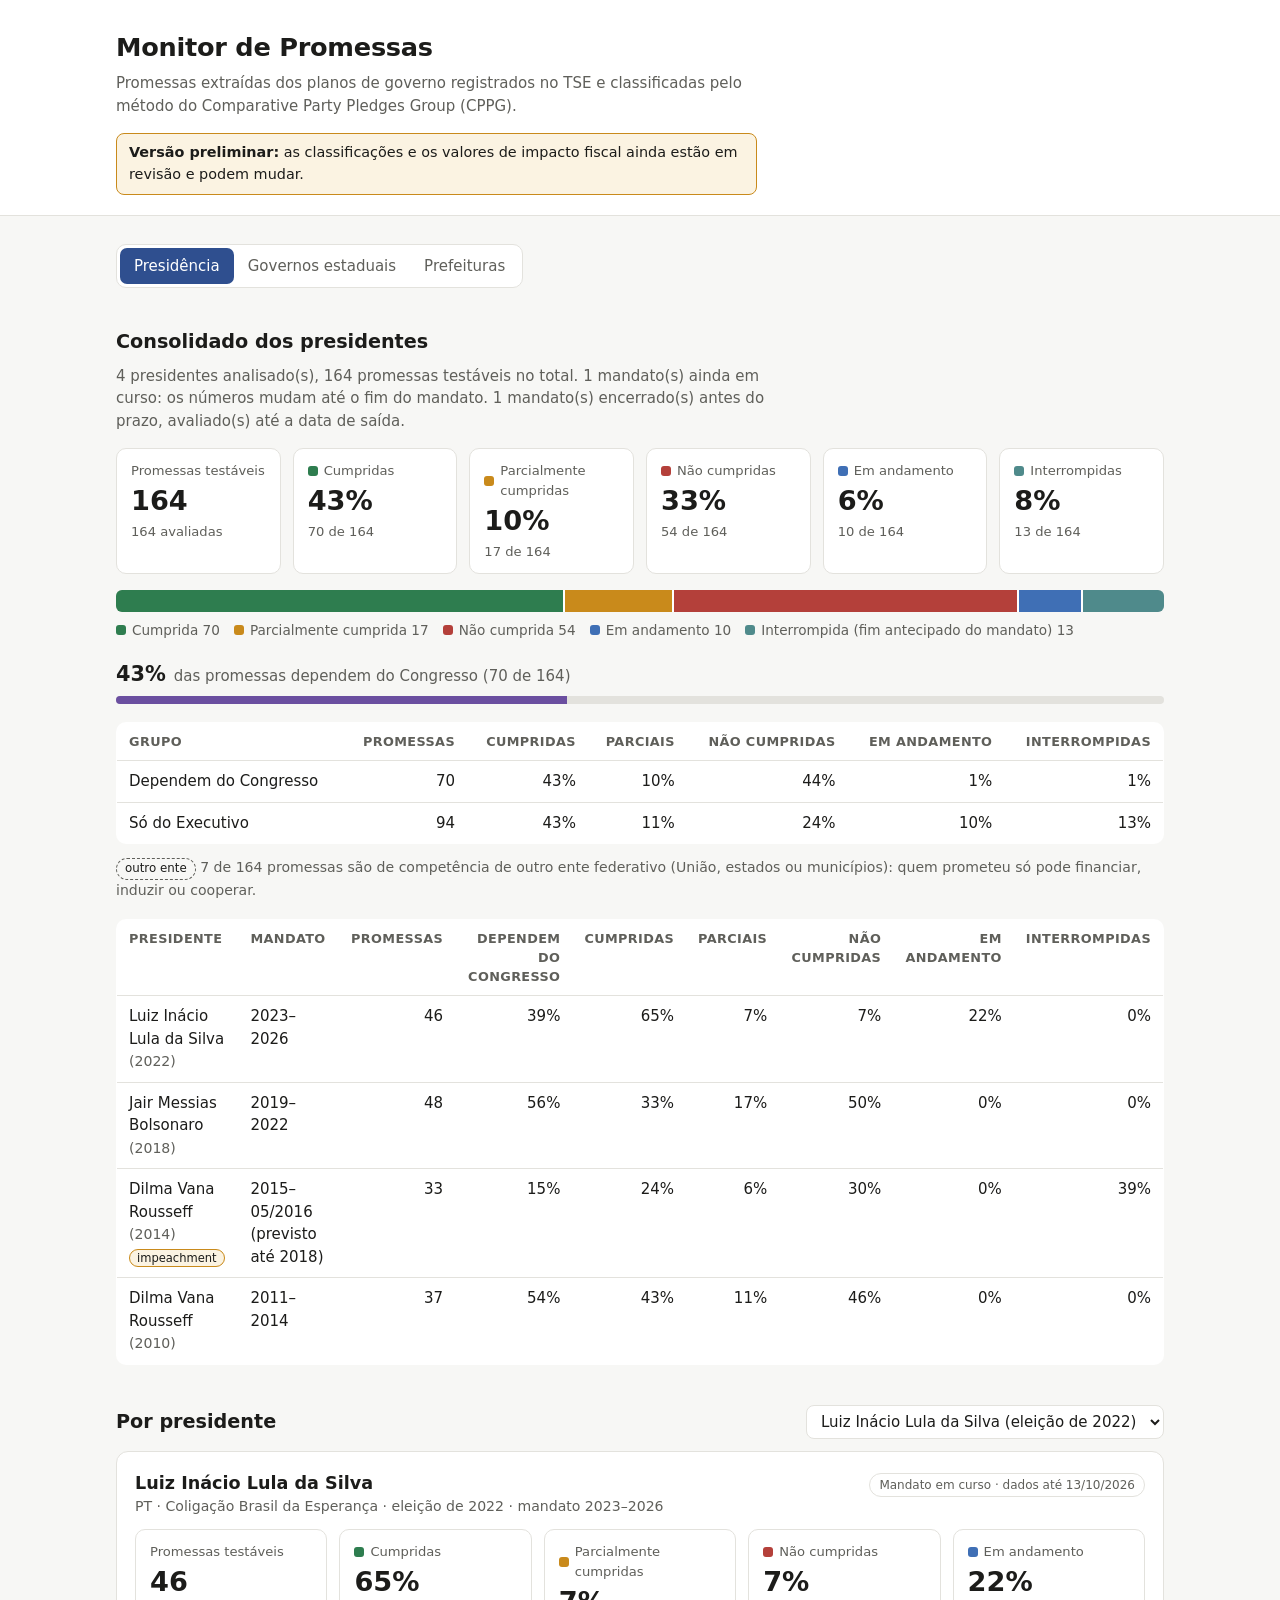
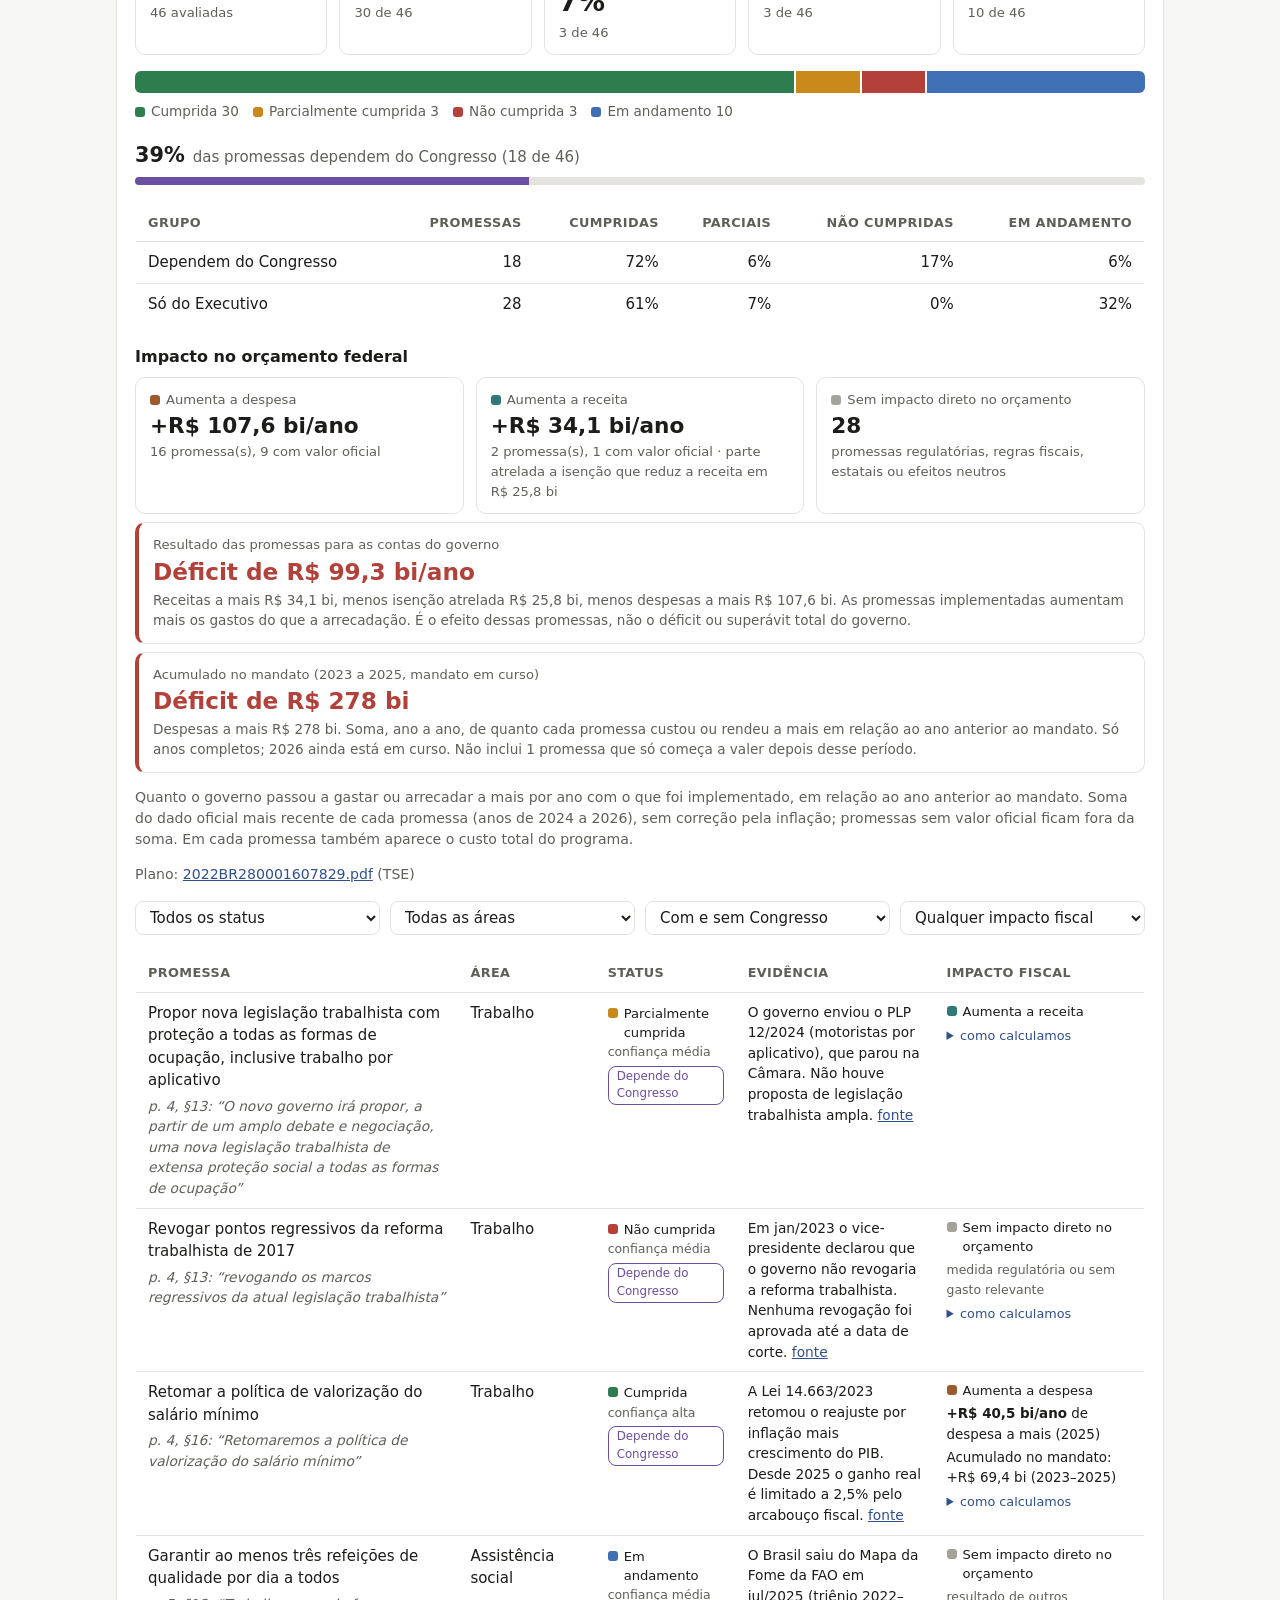
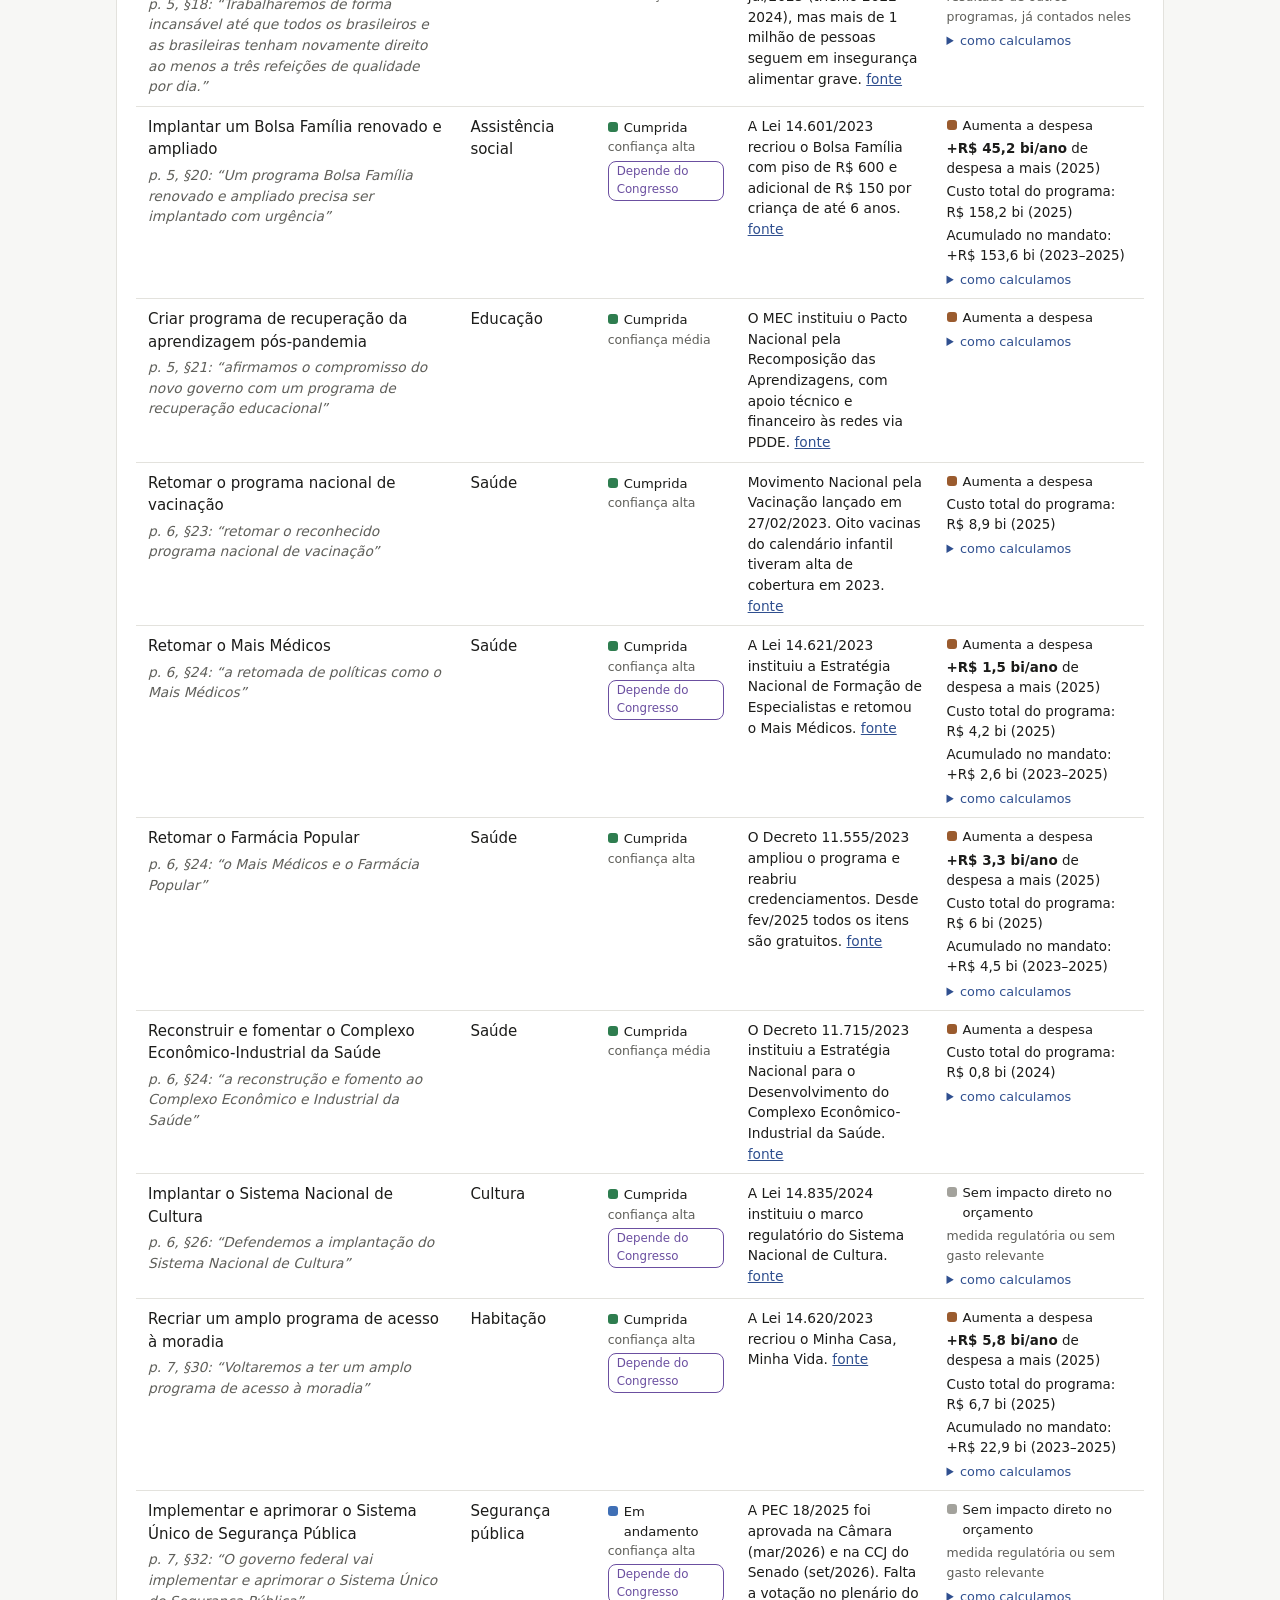
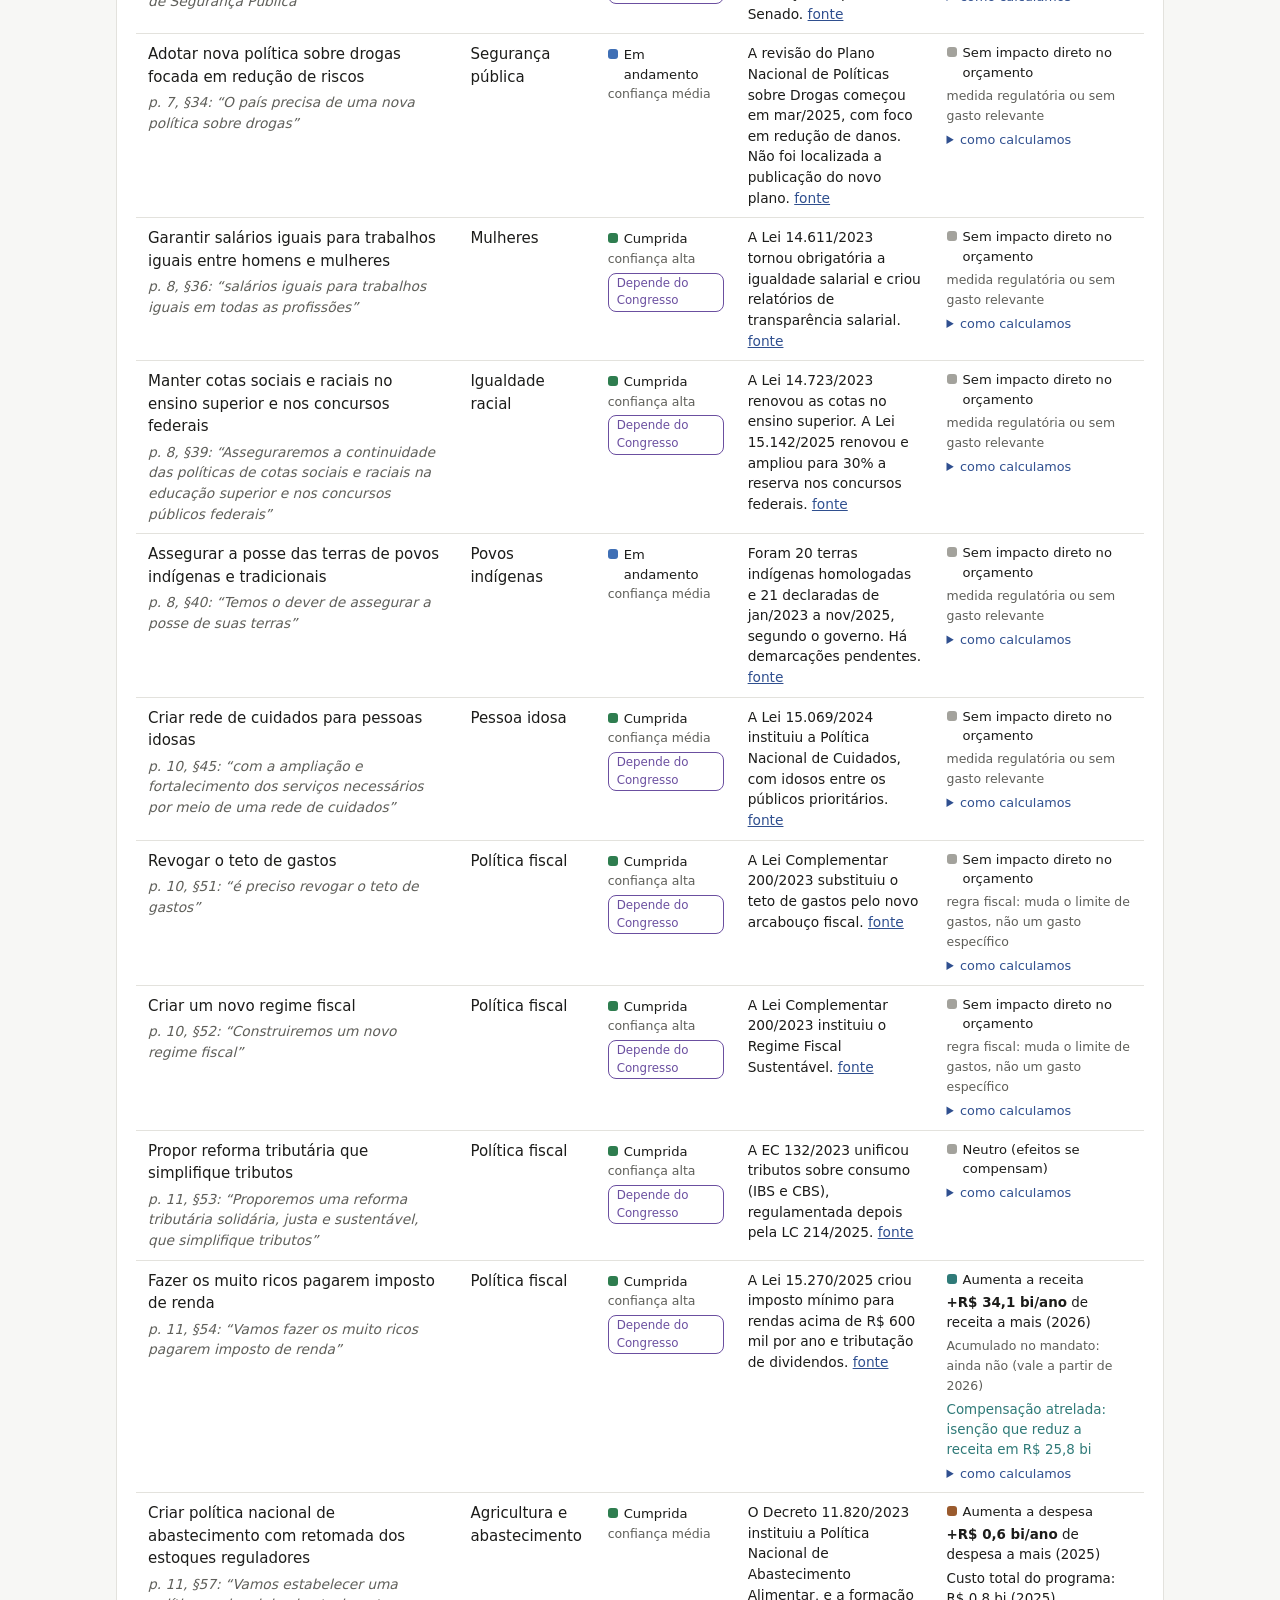
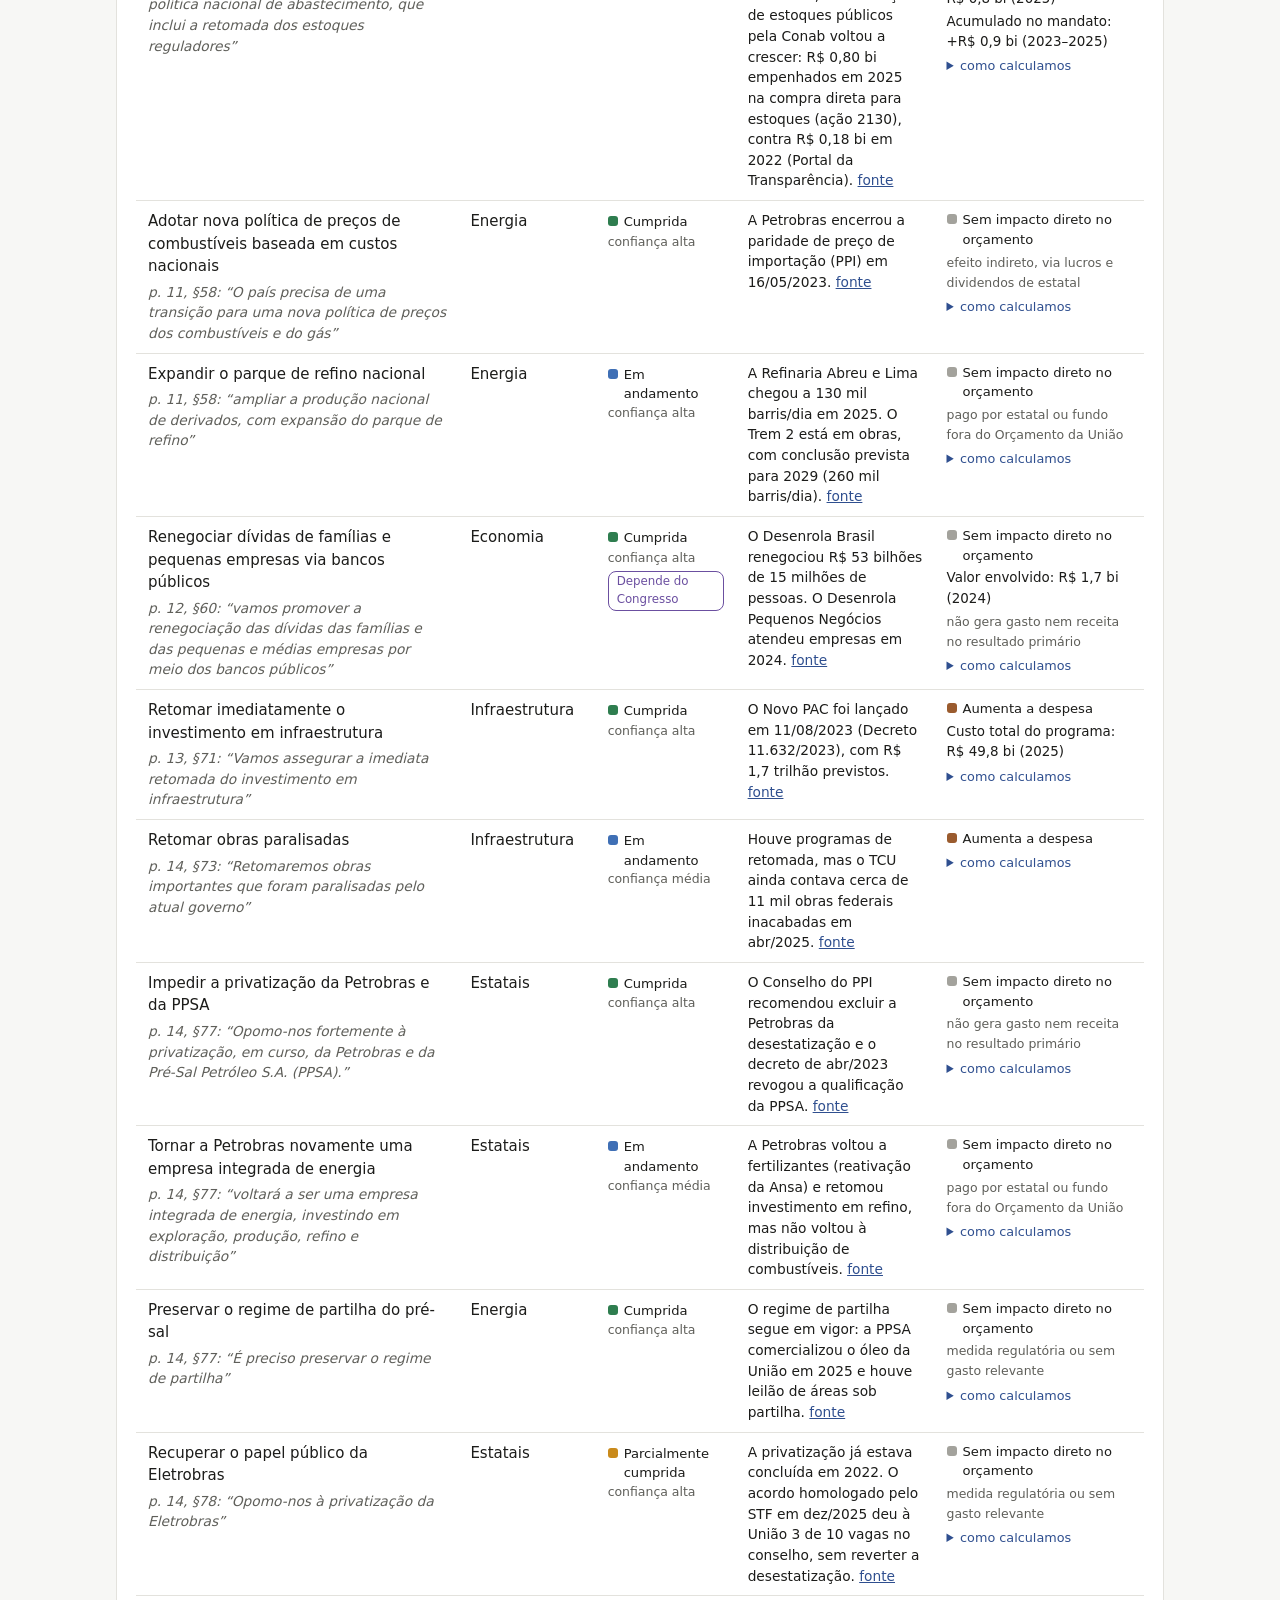
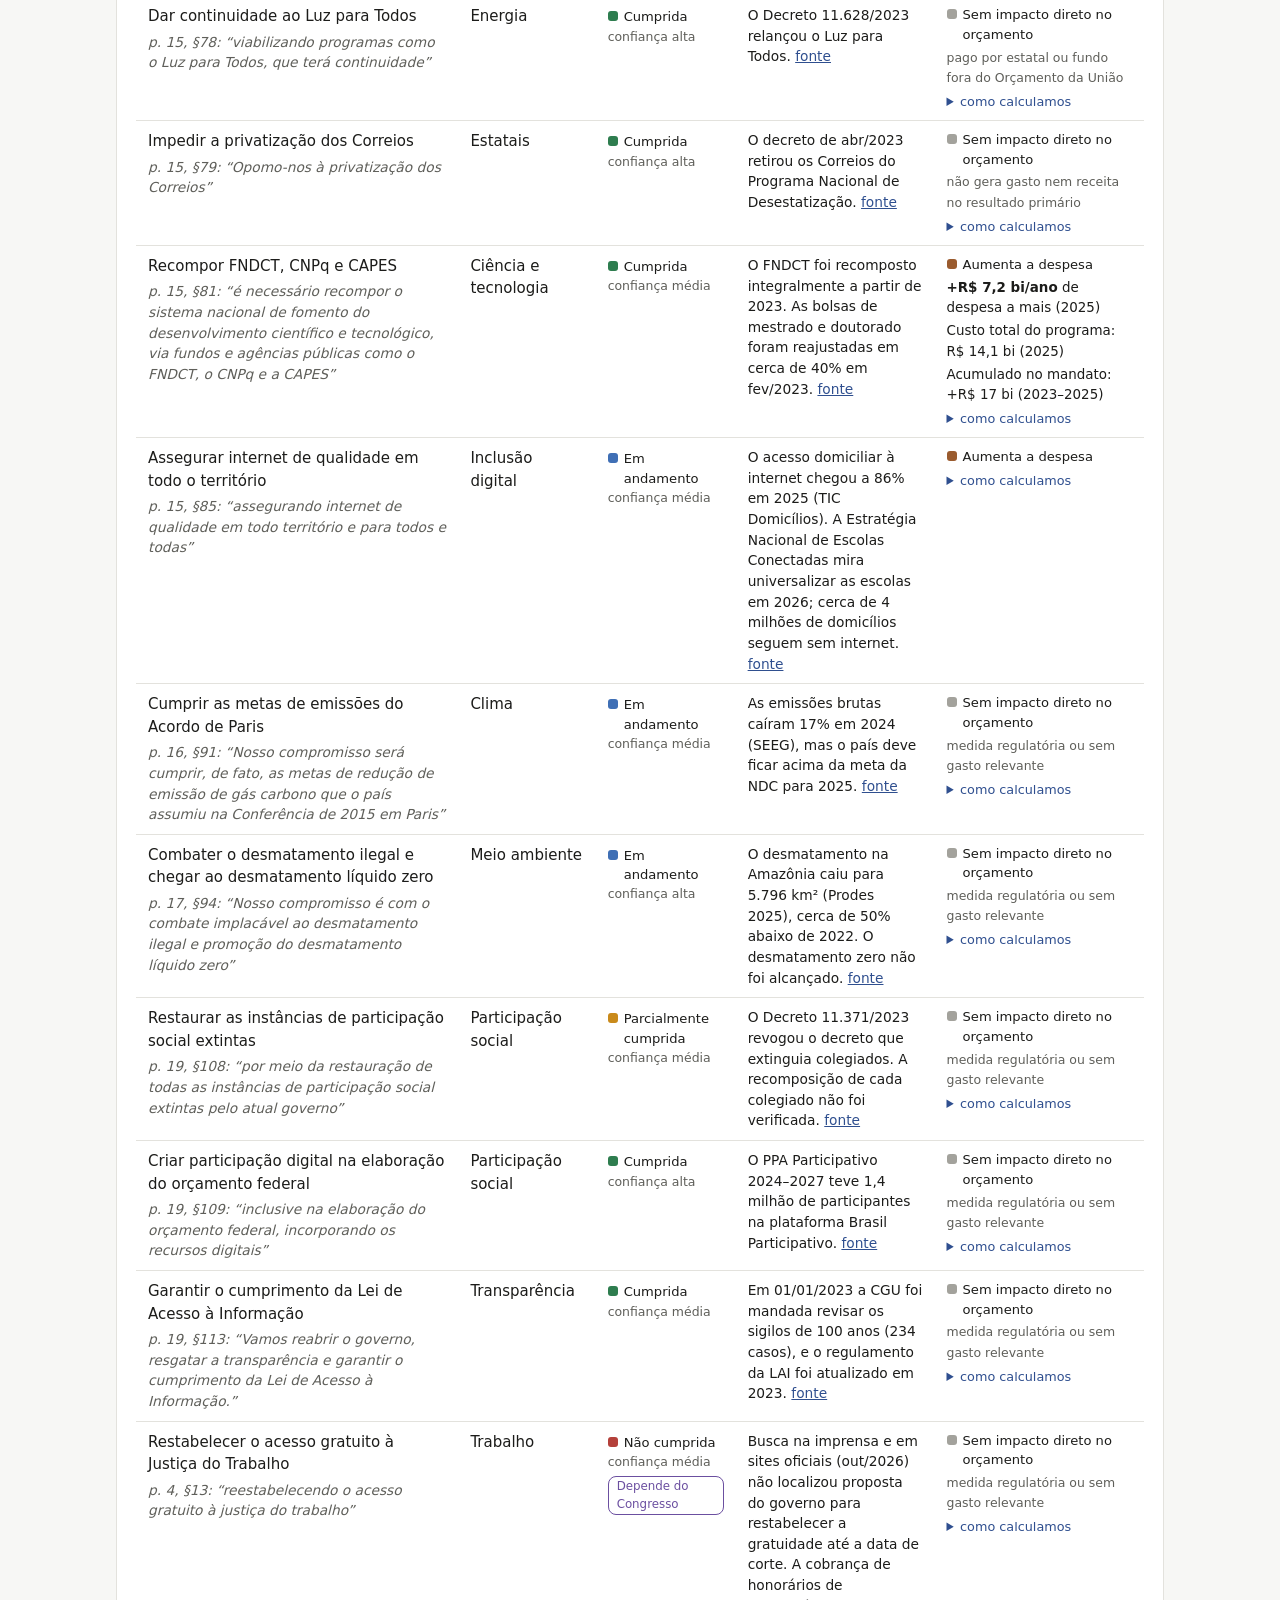
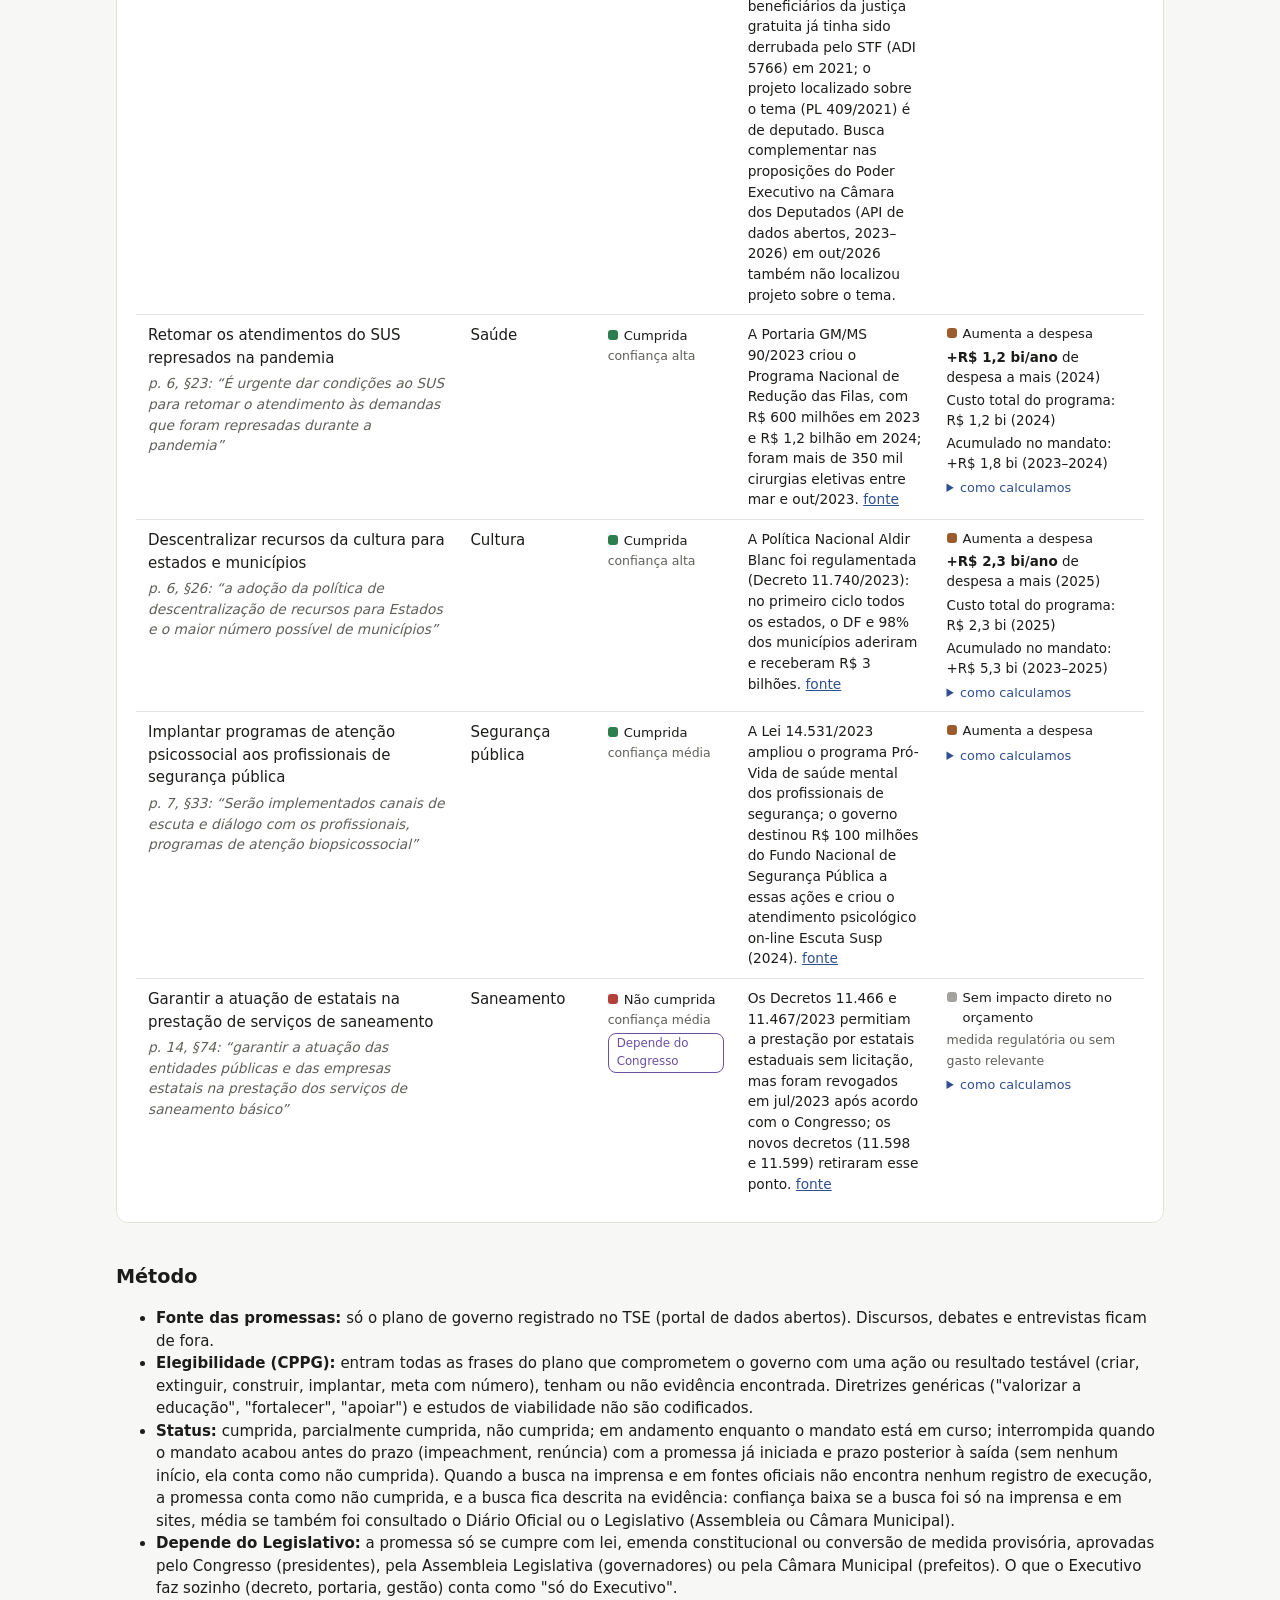
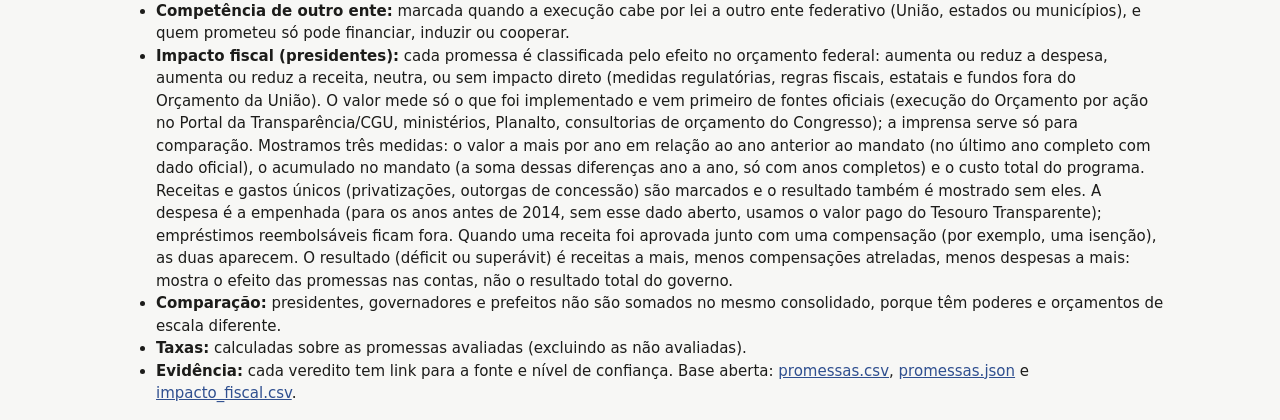
==== index.html @ 50feff52 "Publica o Monitor de Promessas (versão preliminar) Co-Authored-By: Claude Opus 5.5 <noreply@anthropi" ====
<!doctype html>
<html lang="pt-BR">
<head>
  <meta name="color-scheme" content="light">
  <meta charset="utf-8">
  <meta name="viewport" content="width=device-width, initial-scale=1">
  <title>Monitor de Promessas</title>
  <link rel="stylesheet" href="style.css">
</head>
<body>
  <header class="topo">
    <div class="wrap">
      <h1>Monitor de Promessas</h1>
      <p class="sub">Promessas extraídas dos planos de governo registrados no TSE e classificadas pelo método do Comparative Party Pledges Group (CPPG).</p>
      <p class="previa"><strong>Versão preliminar:</strong> as classificações e os valores de impacto fiscal ainda estão em revisão e podem mudar.</p>
    </div>
  </header>

  <main class="wrap">
    <nav class="controles" aria-label="Escolher cargo e local">
      <div class="abas" id="abas-cargo" role="tablist"></div>
      <select id="seletor-uf" aria-label="Escolher estado" hidden></select>
    </nav>

    <section id="consolidado" aria-labelledby="t-consolidado">
      <h2 id="t-consolidado">Consolidado</h2>
      <p class="nota" id="nota-consolidado"></p>
      <div class="kpis" id="kpis-consolidado"></div>
      <div id="barra-consolidado"></div>
      <div class="tabela-scroll">
        <table class="comparativo resp" id="comparativo"></table>
      </div>
    </section>

    <section id="mandatos" aria-labelledby="t-mandatos">
      <div class="secao-topo">
        <h2 id="t-mandatos">Por presidente</h2>
        <select id="seletor-mandato" aria-label="Escolher mandato"></select>
      </div>
      <div id="lista-mandatos"></div>
    </section>

    <section id="metodo" aria-labelledby="t-metodo">
      <h2 id="t-metodo">Método</h2>
      <ul>
        <li><strong>Fonte das promessas:</strong> só o plano de governo registrado no TSE (portal de dados abertos). Discursos, debates e entrevistas ficam de fora.</li>
        <li><strong>Elegibilidade (CPPG):</strong> entram todas as frases do plano que comprometem o governo com uma ação ou resultado testável (criar, extinguir, construir, implantar, meta com número), tenham ou não evidência encontrada. Diretrizes genéricas ("valorizar a educação", "fortalecer", "apoiar") e estudos de viabilidade não são codificados.</li>
        <li><strong>Status:</strong> cumprida, parcialmente cumprida, não cumprida; em andamento enquanto o mandato está em curso; interrompida quando o mandato acabou antes do prazo (impeachment, renúncia) com a promessa já iniciada e prazo posterior à saída (sem nenhum início, ela conta como não cumprida). Quando a busca na imprensa e em fontes oficiais não encontra nenhum registro de execução, a promessa conta como não cumprida, e a busca fica descrita na evidência: confiança baixa se a busca foi só na imprensa e em sites, média se também foi consultado o Diário Oficial ou o Legislativo (Assembleia ou Câmara Municipal).</li>
        <li><strong>Depende do Legislativo:</strong> a promessa só se cumpre com lei, emenda constitucional ou conversão de medida provisória, aprovadas pelo Congresso (presidentes), pela Assembleia Legislativa (governadores) ou pela Câmara Municipal (prefeitos). O que o Executivo faz sozinho (decreto, portaria, gestão) conta como "só do Executivo".</li>
        <li><strong>Competência de outro ente:</strong> marcada quando a execução cabe por lei a outro ente federativo (União, estados ou municípios), e quem prometeu só pode financiar, induzir ou cooperar.</li>
        <li><strong>Impacto fiscal (presidentes):</strong> cada promessa é classificada pelo efeito no orçamento federal: aumenta ou reduz a despesa, aumenta ou reduz a receita, neutra, ou sem impacto direto (medidas regulatórias, regras fiscais, estatais e fundos fora do Orçamento da União). O valor mede só o que foi implementado e vem primeiro de fontes oficiais (execução do Orçamento por ação no Portal da Transparência/CGU, ministérios, Planalto, consultorias de orçamento do Congresso); a imprensa serve só para comparação. Mostramos três medidas: o valor a mais por ano em relação ao ano anterior ao mandato (no último ano completo com dado oficial), o acumulado no mandato (a soma dessas diferenças ano a ano, só com anos completos) e o custo total do programa. Receitas e gastos únicos (privatizações, outorgas de concessão) são marcados e o resultado também é mostrado sem eles. A despesa é a empenhada (para os anos antes de 2014, sem esse dado aberto, usamos o valor pago do Tesouro Transparente); empréstimos reembolsáveis ficam fora. Quando uma receita foi aprovada junto com uma compensação (por exemplo, uma isenção), as duas aparecem. O resultado (déficit ou superávit) é receitas a mais, menos compensações atreladas, menos despesas a mais: mostra o efeito das promessas nas contas, não o resultado total do governo.</li>
        <li><strong>Comparação:</strong> presidentes, governadores e prefeitos não são somados no mesmo consolidado, porque têm poderes e orçamentos de escala diferente.</li>
        <li><strong>Taxas:</strong> calculadas sobre as promessas avaliadas (excluindo as não avaliadas).</li>
        <li><strong>Evidência:</strong> cada veredito tem link para a fonte e nível de confiança. Base aberta: <a href="dados/promessas.csv">promessas.csv</a>, <a href="dados/promessas.json">promessas.json</a> e <a href="dados/impacto_fiscal.csv">impacto_fiscal.csv</a>.</li>
      </ul>
    </section>
  </main>

  <script src="data.js"></script>
  <script src="app.js"></script>
</body>
</html>
---- style.css ----
:root {
  color-scheme: light;
  --bg: #f7f7f5;
  --surface: #ffffff;
  --text: #1c1c1a;
  --muted: #5f5f5a;
  --border: #e3e2dd;
  --accent: #2f4f8f;
  --s-cumprida: #2e7d4f;
  --s-parcial: #c98a1b;
  --s-nao: #b4403a;
  --s-andamento: #3f6fb5;
  --s-naoavaliada: #a3a29c;
  --congresso: #6b4fa0;
  --s-interrompida: #4f8a8b;
  --aviso-bg: #fbf3e2;
  --i-despesa: #9a5b2e;
  --i-receita: #2f7a78;
  --i-neutro: #a3a29c;
}

* { box-sizing: border-box; }
body {
  margin: 0;
  background: var(--bg);
  color: var(--text);
  font: 15px/1.5 system-ui, -apple-system, "Segoe UI", Roboto, sans-serif;
}
.wrap { max-width: 1080px; margin: 0 auto; padding: 0 16px; }
.topo { background: var(--surface); border-bottom: 1px solid var(--border); padding: 28px 0 20px; }
h1 { margin: 0 0 6px; font-size: 1.6rem; letter-spacing: -0.01em; }
h2 { font-size: 1.2rem; margin: 40px 0 8px; }
h3 { margin: 0; font-size: 1.1rem; }
.previa { background: var(--aviso-bg); border: 1px solid var(--s-parcial); border-radius: 8px; padding: 8px 12px; margin: 0; max-width: 70ch; font-size: 0.9rem; }
.sub, .nota { color: var(--muted); margin: 0 0 16px; max-width: 70ch; }
a { color: var(--accent); }
code { font-size: 0.9em; }

.kpis { display: grid; grid-template-columns: repeat(auto-fit, minmax(150px, 1fr)); gap: 12px; margin: 12px 0 16px; }
.kpi { background: var(--surface); border: 1px solid var(--border); border-radius: 10px; padding: 12px 14px; }
.kpi .rotulo { color: var(--muted); font-size: 0.82rem; display: flex; align-items: center; gap: 6px; }
.kpi .valor { font-size: 1.7rem; font-weight: 650; font-variant-numeric: tabular-nums; }
.kpi .det { color: var(--muted); font-size: 0.82rem; font-variant-numeric: tabular-nums; }
.ponto { width: 10px; height: 10px; border-radius: 3px; display: inline-block; flex: none; }

.barra { display: flex; height: 22px; border-radius: 6px; overflow: hidden; background: var(--border); }
.barra span { display: block; height: 100%; }
.barra span + span { border-left: 2px solid var(--surface); }
.legenda { display: flex; flex-wrap: wrap; gap: 14px; margin: 8px 0 0; color: var(--muted); font-size: 0.85rem; }
.legenda span { display: inline-flex; align-items: center; gap: 6px; }

.congresso { margin: 18px 0 4px; }
.congresso-topo { display: flex; align-items: baseline; gap: 8px; color: var(--muted); margin-bottom: 6px; }
.congresso-valor { font-size: 1.3rem; font-weight: 650; color: var(--text); font-variant-numeric: tabular-nums; }
.barra.fina { height: 8px; }
.tag-congresso { display: inline-block; margin-top: 4px; font-size: 0.74rem; color: var(--congresso); border: 1px solid var(--congresso); border-radius: 999px; padding: 1px 8px; white-space: nowrap; }
.tag-impeachment { font-size: 0.72rem; color: var(--text); background: var(--aviso-bg); border: 1px solid var(--s-parcial); border-radius: 999px; padding: 1px 7px; }
.selo.interrompido { border-color: var(--s-parcial); color: var(--text); }
.aviso { background: var(--aviso-bg); border-left: 3px solid var(--s-parcial); padding: 8px 12px; border-radius: 6px; margin: 12px 0 0; font-size: 0.9rem; }

.tabela-scroll { overflow-x: auto; margin-top: 18px; }
table { width: 100%; border-collapse: collapse; background: var(--surface); border: 1px solid var(--border); border-radius: 10px; overflow: hidden; }
th, td { text-align: left; padding: 9px 12px; border-bottom: 1px solid var(--border); vertical-align: top; }
th { font-size: 0.8rem; color: var(--muted); font-weight: 600; text-transform: uppercase; letter-spacing: 0.03em; }
td.num, th.num { text-align: right; font-variant-numeric: tabular-nums; }
tr:last-child td { border-bottom: 0; }

.card { background: var(--surface); border: 1px solid var(--border); border-radius: 12px; padding: 18px; margin: 12px 0 20px; }
.card-topo { display: flex; justify-content: space-between; gap: 12px; flex-wrap: wrap; align-items: baseline; }
.meta { color: var(--muted); font-size: 0.88rem; }
.selo { font-size: 0.75rem; border: 1px solid var(--border); border-radius: 999px; padding: 2px 9px; color: var(--muted); white-space: nowrap; }

.filtros { display: flex; gap: 10px; flex-wrap: wrap; margin: 16px 0 10px; }
select, button { font: inherit; color: var(--text); background: var(--surface); border: 1px solid var(--border); border-radius: 8px; padding: 6px 10px; }
button { cursor: pointer; }
button:hover { border-color: var(--accent); }

.chip { display: inline-flex; align-items: center; gap: 6px; font-size: 0.82rem; white-space: nowrap; }
.trecho { color: var(--muted); font-style: italic; font-size: 0.86rem; margin-top: 4px; }
.evid { font-size: 0.86rem; }
.conf { color: var(--muted); font-size: 0.78rem; }
.promessas td:first-child { width: 42%; }
/* Status estreito (os selos quebram linha) para sobrar largura para a evidência */
.promessas td:nth-child(3) { width: 140px; }
.promessas td:nth-child(3) .tag-congresso, .promessas td:nth-child(3) .tag-ente { border-radius: 8px; }
.promessas td:nth-child(3) .tag-congresso, .promessas td:nth-child(3) .tag-ente, .promessas td:nth-child(3) .chip { white-space: normal; }
.promessas td:nth-child(3) .chip { align-items: baseline; }

@media (max-width: 640px) {
  .promessas thead { display: none; }
  .promessas tr { display: block; border-bottom: 1px solid var(--border); padding: 8px 0; }
  .promessas td { display: block; border: 0; padding: 4px 12px; width: auto !important; }
}

.secao-topo { display: flex; justify-content: space-between; align-items: center; gap: 12px; flex-wrap: wrap; margin: 40px 0 8px; }
.secao-topo h2 { margin: 0; }
.secao-topo select { min-width: 260px; max-width: 100%; }

.controles { display: flex; gap: 12px; align-items: center; flex-wrap: wrap; margin: 28px 0 0; }
.abas { display: inline-flex; background: var(--surface); border: 1px solid var(--border); border-radius: 10px; padding: 3px; }
.abas button { border: 0; background: transparent; padding: 7px 14px; border-radius: 7px; color: var(--muted); }
.abas button[aria-selected="true"] { background: var(--accent); color: var(--surface); }
.abas button:hover { border-color: transparent; color: var(--text); }
.abas button[aria-selected="true"]:hover { color: var(--surface); }
#seletor-uf { min-width: 200px; }

.tag-ente { display: inline-block; margin-top: 4px; font-size: 0.74rem; color: var(--text); border: 1px dashed var(--muted); border-radius: 999px; padding: 1px 8px; white-space: nowrap; }
.nota-ente { margin: 10px 0 0; }

/* Filtros do cartão em uma linha; em telas estreitas voltam a quebrar */
.filtros { flex-wrap: nowrap; }
.filtros select { flex: 1 1 0; min-width: 0; text-overflow: ellipsis; }
@media (max-width: 640px) {
  .filtros { flex-wrap: wrap; }
  .filtros select { flex: 1 1 100%; }
}

/* Tabelas de taxas no celular: cada linha vira um cartão com rótulo e valor */
@media (max-width: 640px) {
  table.resp, table.resp tbody { display: block; }
  table.resp thead { display: none; }
  table.resp tr { display: grid; grid-template-columns: 1fr 1fr; gap: 2px 16px; padding: 12px; border-bottom: 1px solid var(--border); }
  table.resp tr:last-child { border-bottom: 0; }
  table.resp td { display: flex; justify-content: space-between; align-items: baseline; gap: 8px; padding: 3px 0; border: 0; }
  table.resp td::before { content: attr(data-label); color: var(--muted); font-size: 0.78rem; text-align: left; }
  table.resp td.titulo { grid-column: 1 / -1; display: block; font-weight: 600; padding-bottom: 6px; }
  table.resp td.titulo::before { content: none; }
  .tabela-scroll { overflow-x: visible; }
}
@media (max-width: 640px) {
  .kpis { grid-template-columns: repeat(2, minmax(0, 1fr)); gap: 8px; }
  .kpi .valor { font-size: 1.45rem; }
  .card { padding: 14px; }
}
@media (max-width: 640px) {
  table.resp td[data-label="Mandato"] { grid-column: 1 / -1; }
  .selo { white-space: normal; }
}

/* Impacto fiscal (presidentes) */
.impacto-resumo { margin: 20px 0 4px; }
.impacto-resumo h4 { margin: 0 0 4px; font-size: 1rem; }
.impacto-resumo .kpis { margin: 8px 0 8px; }
.impacto-resumo .kpi .valor { font-size: 1.35rem; }
.promessas.com-impacto td:first-child { width: 32%; }
.promessas td.imp { width: 210px; font-size: 0.84rem; }
.promessas td.imp .chip { white-space: normal; align-items: baseline; }
.imp-linha { margin-top: 3px; font-variant-numeric: tabular-nums; }
.compensa { color: var(--i-receita); }
.imp-det { margin-top: 4px; color: var(--muted); font-size: 0.8rem; }
.imp-det summary { cursor: pointer; color: var(--accent); }
.resultado { border: 1px solid var(--border); border-left: 4px solid var(--i-neutro); border-radius: 10px; background: var(--surface); padding: 12px 14px; margin: 0 0 8px; }
.resultado.deficit { border-left-color: var(--s-nao); }
.resultado.superavit { border-left-color: var(--s-cumprida); }
.resultado .rotulo { color: var(--muted); font-size: 0.82rem; }
.resultado .valor { font-size: 1.45rem; font-weight: 650; font-variant-numeric: tabular-nums; }
.resultado.deficit .valor { color: var(--s-nao); }
.resultado.superavit .valor { color: var(--s-cumprida); }
.resultado .det { color: var(--muted); font-size: 0.85rem; }
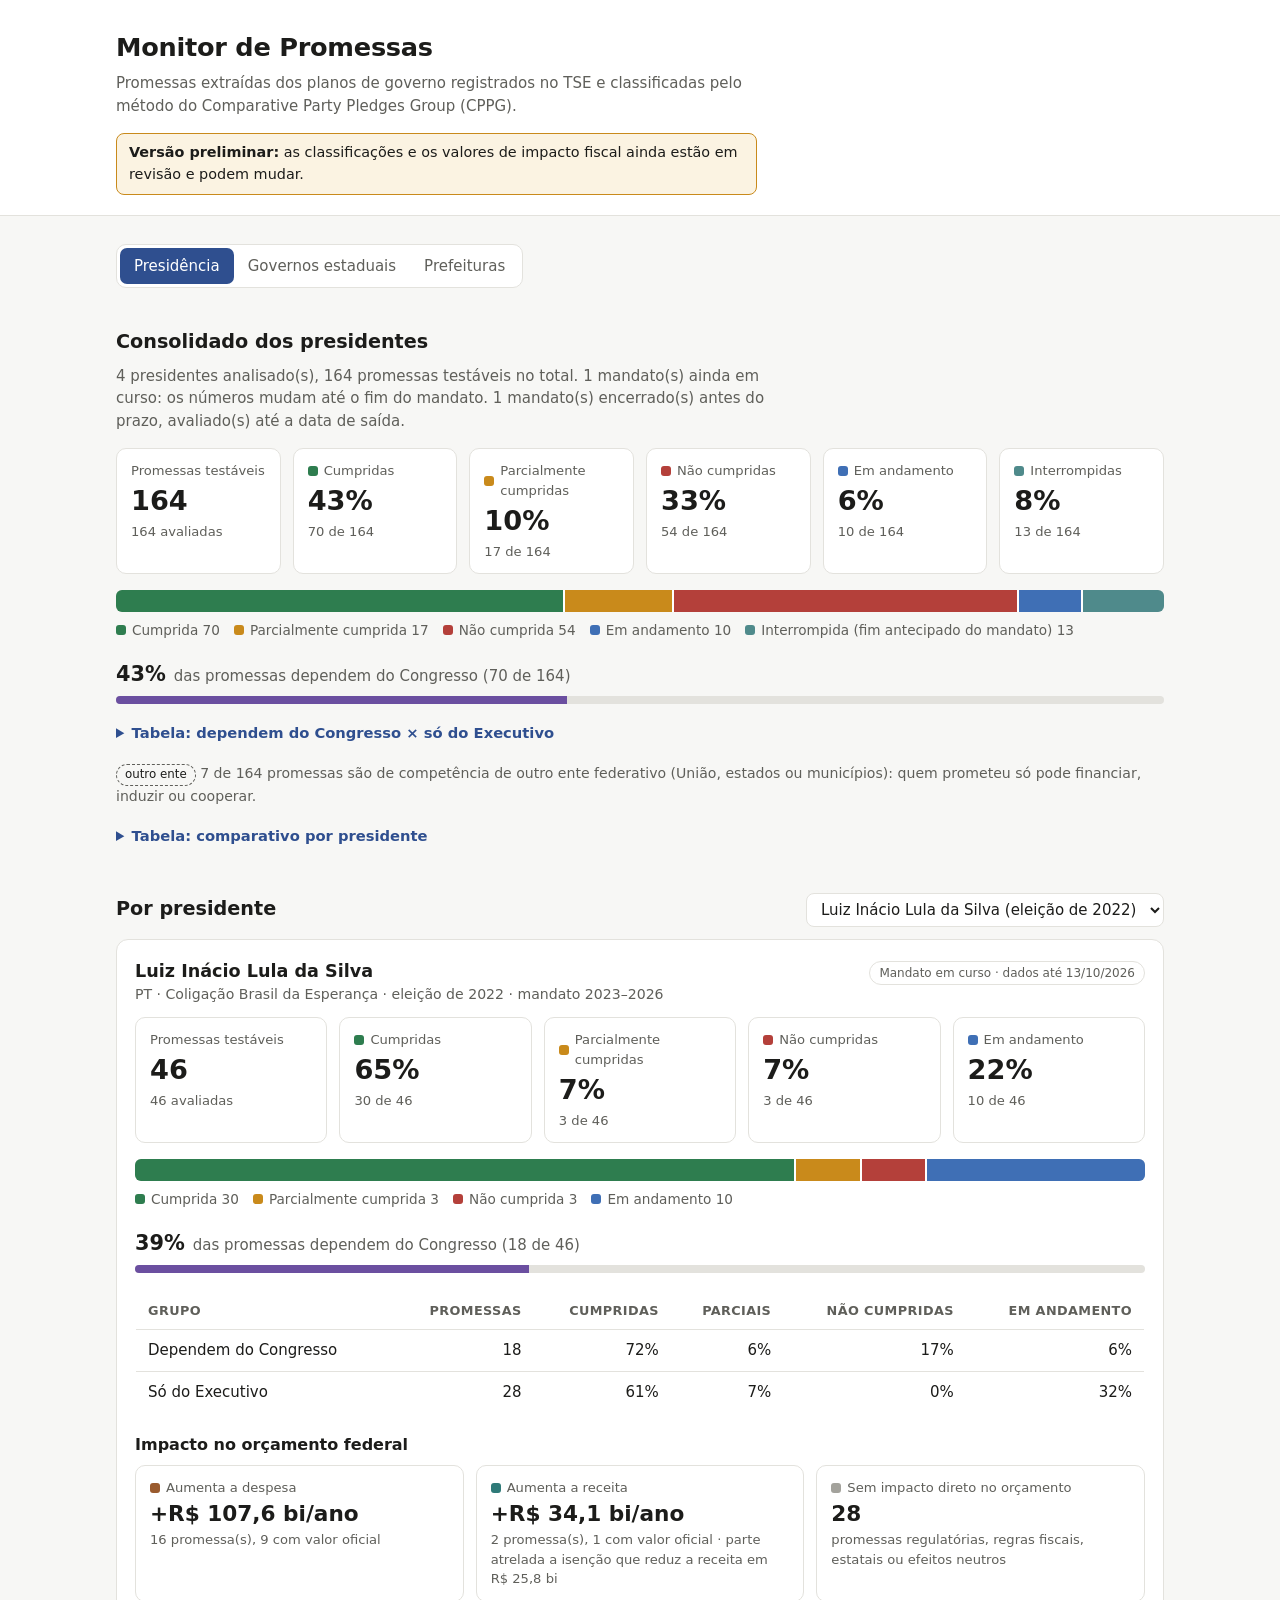
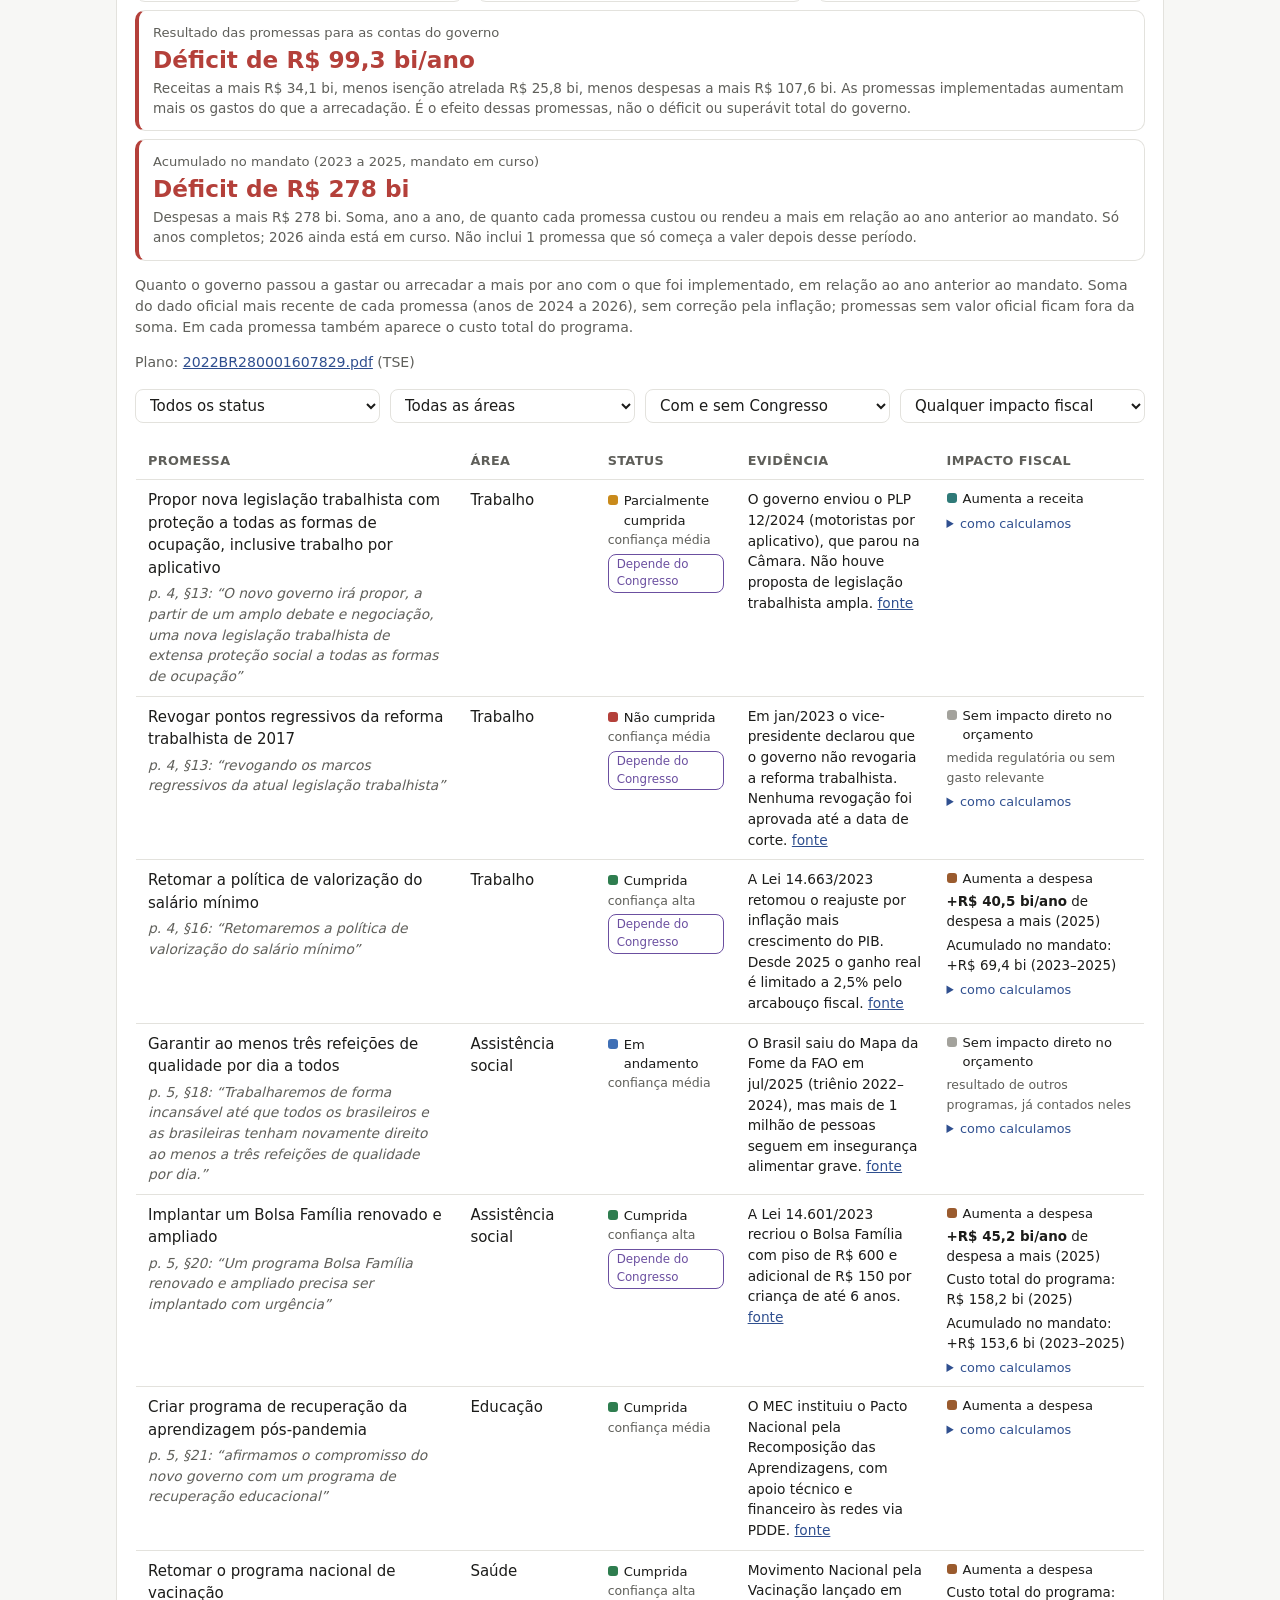
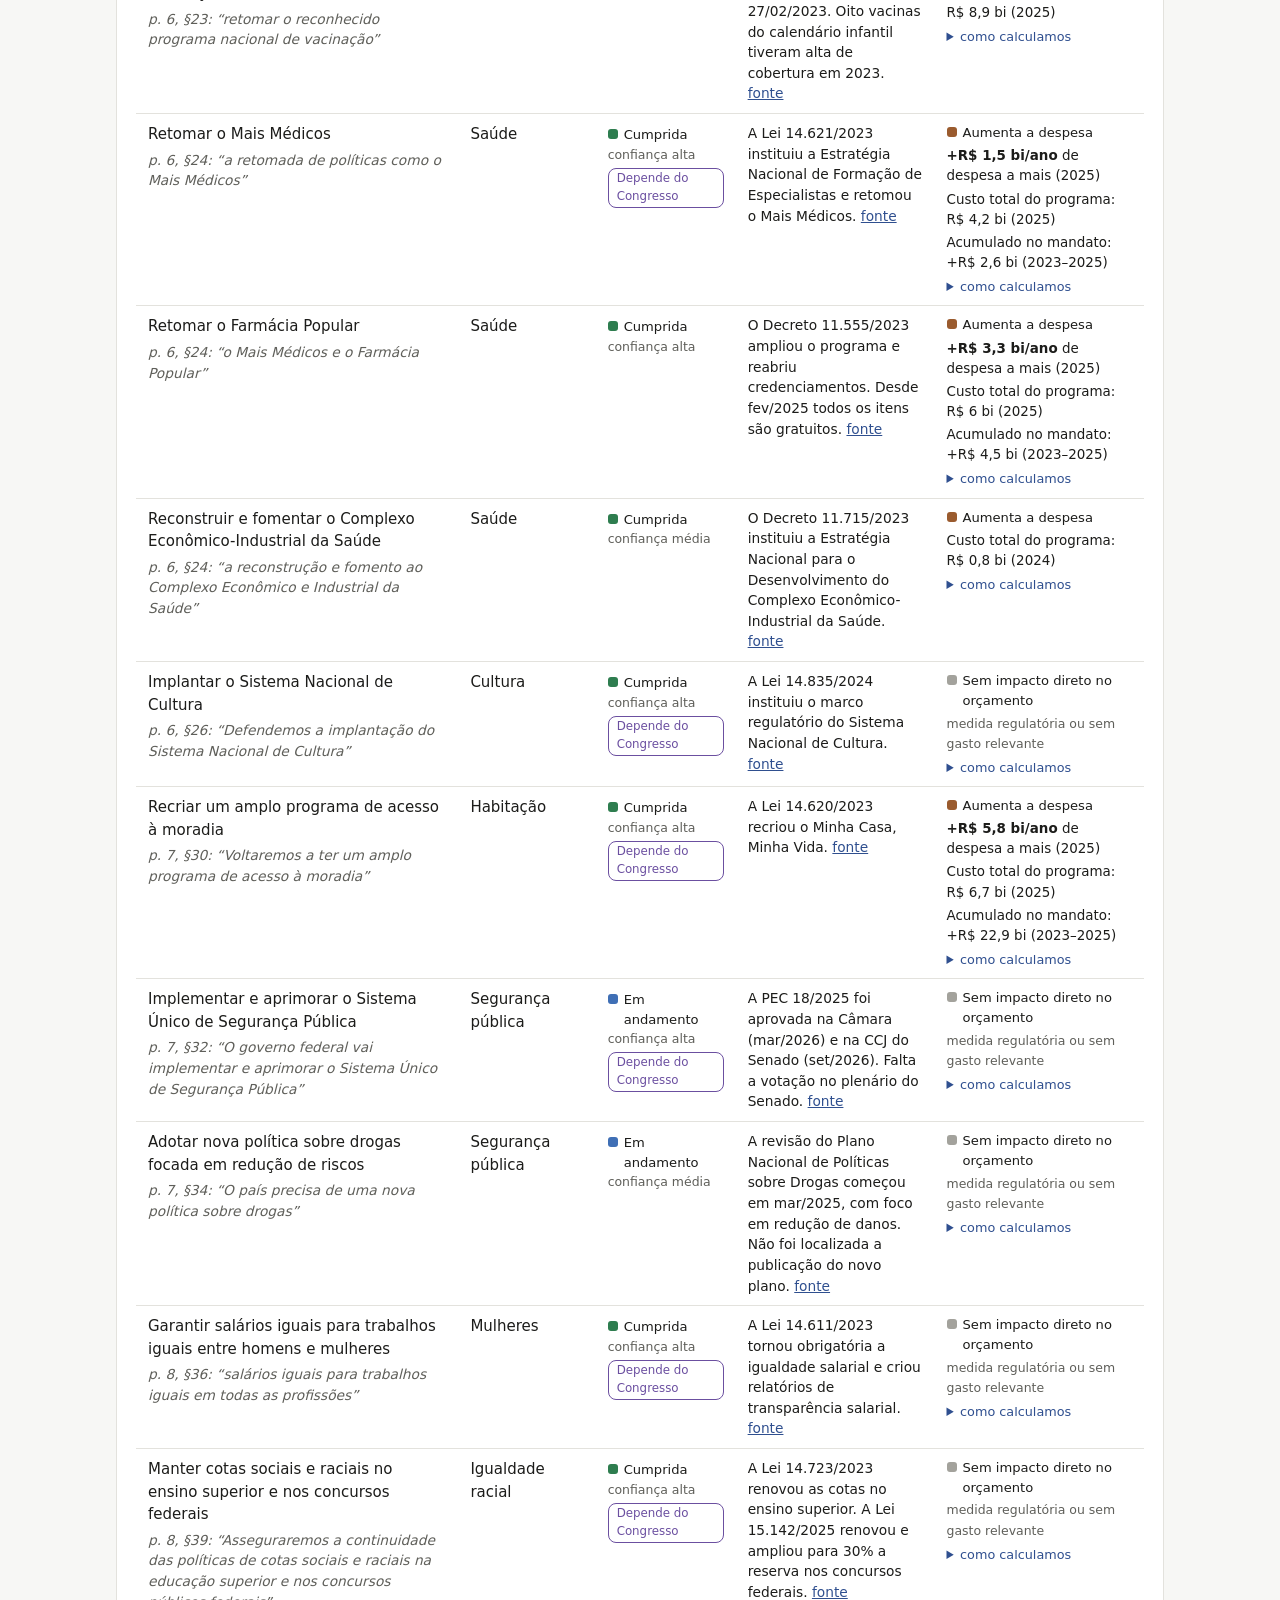
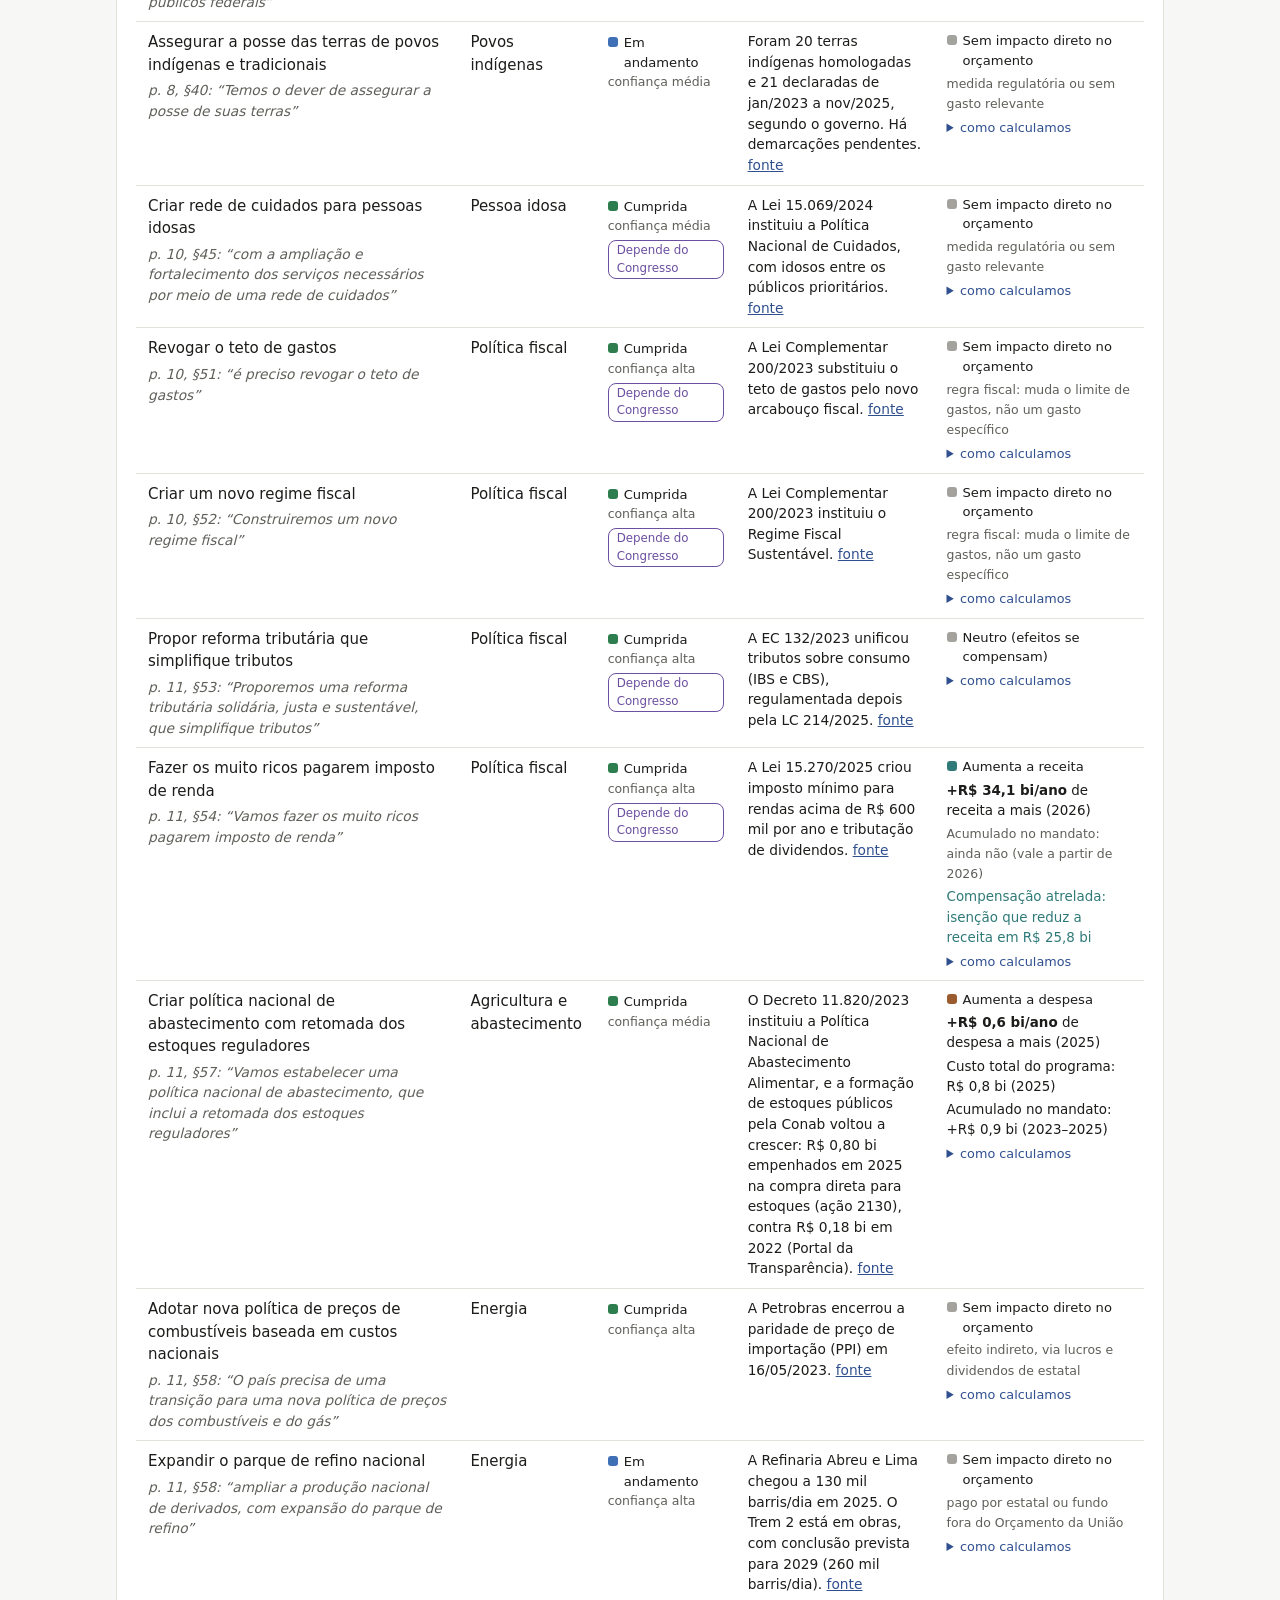
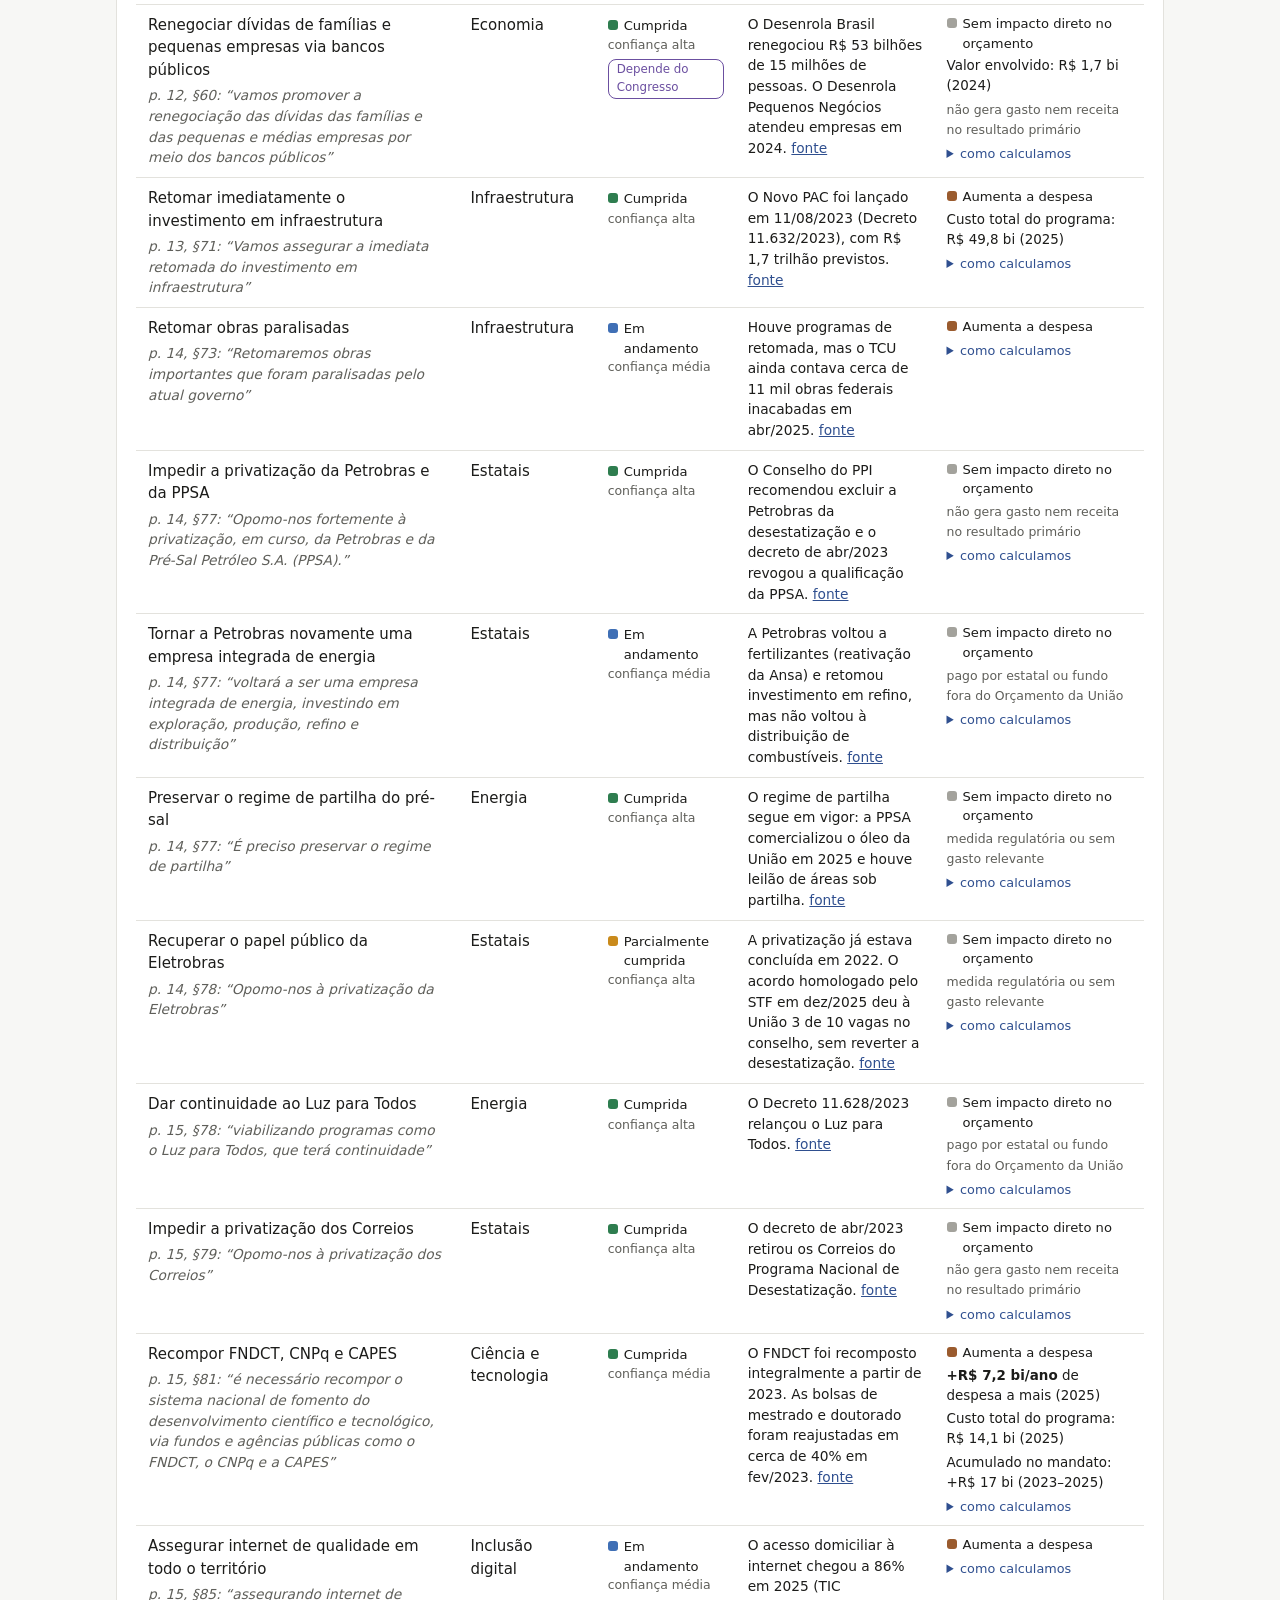
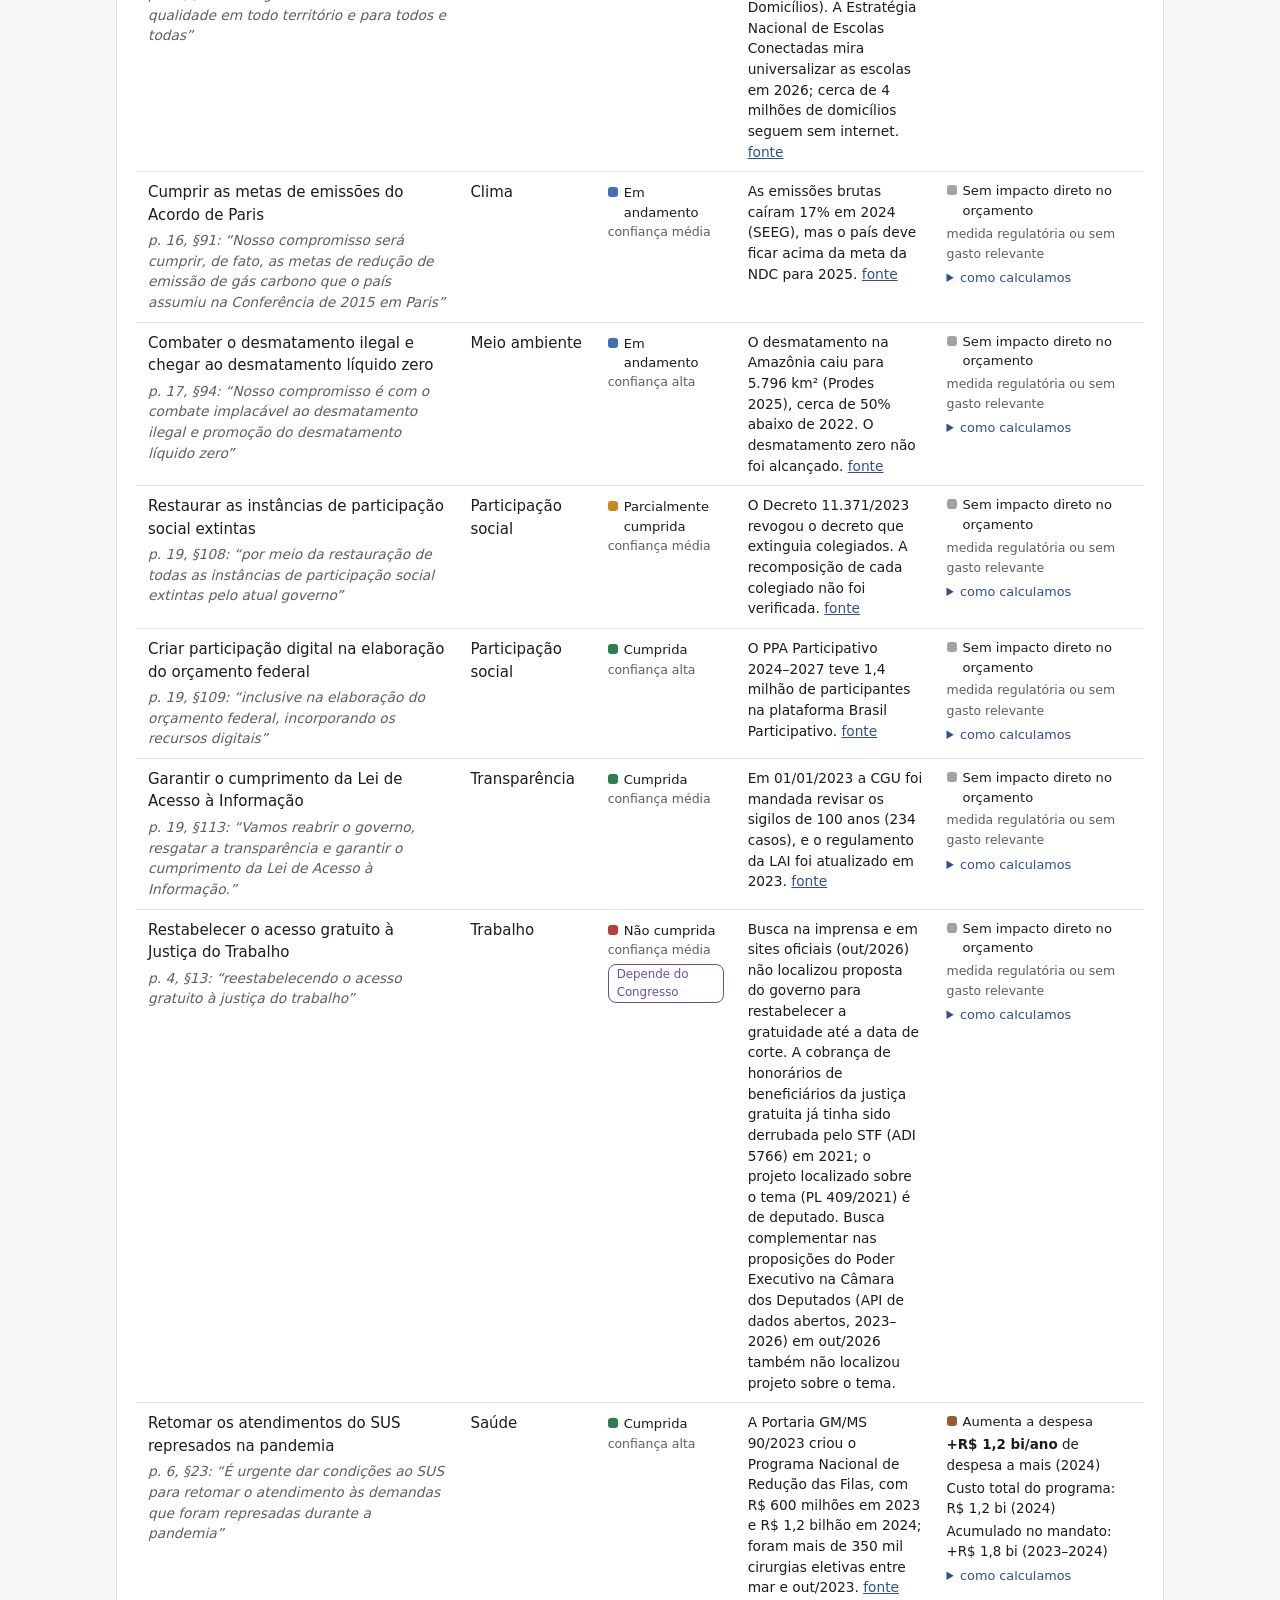
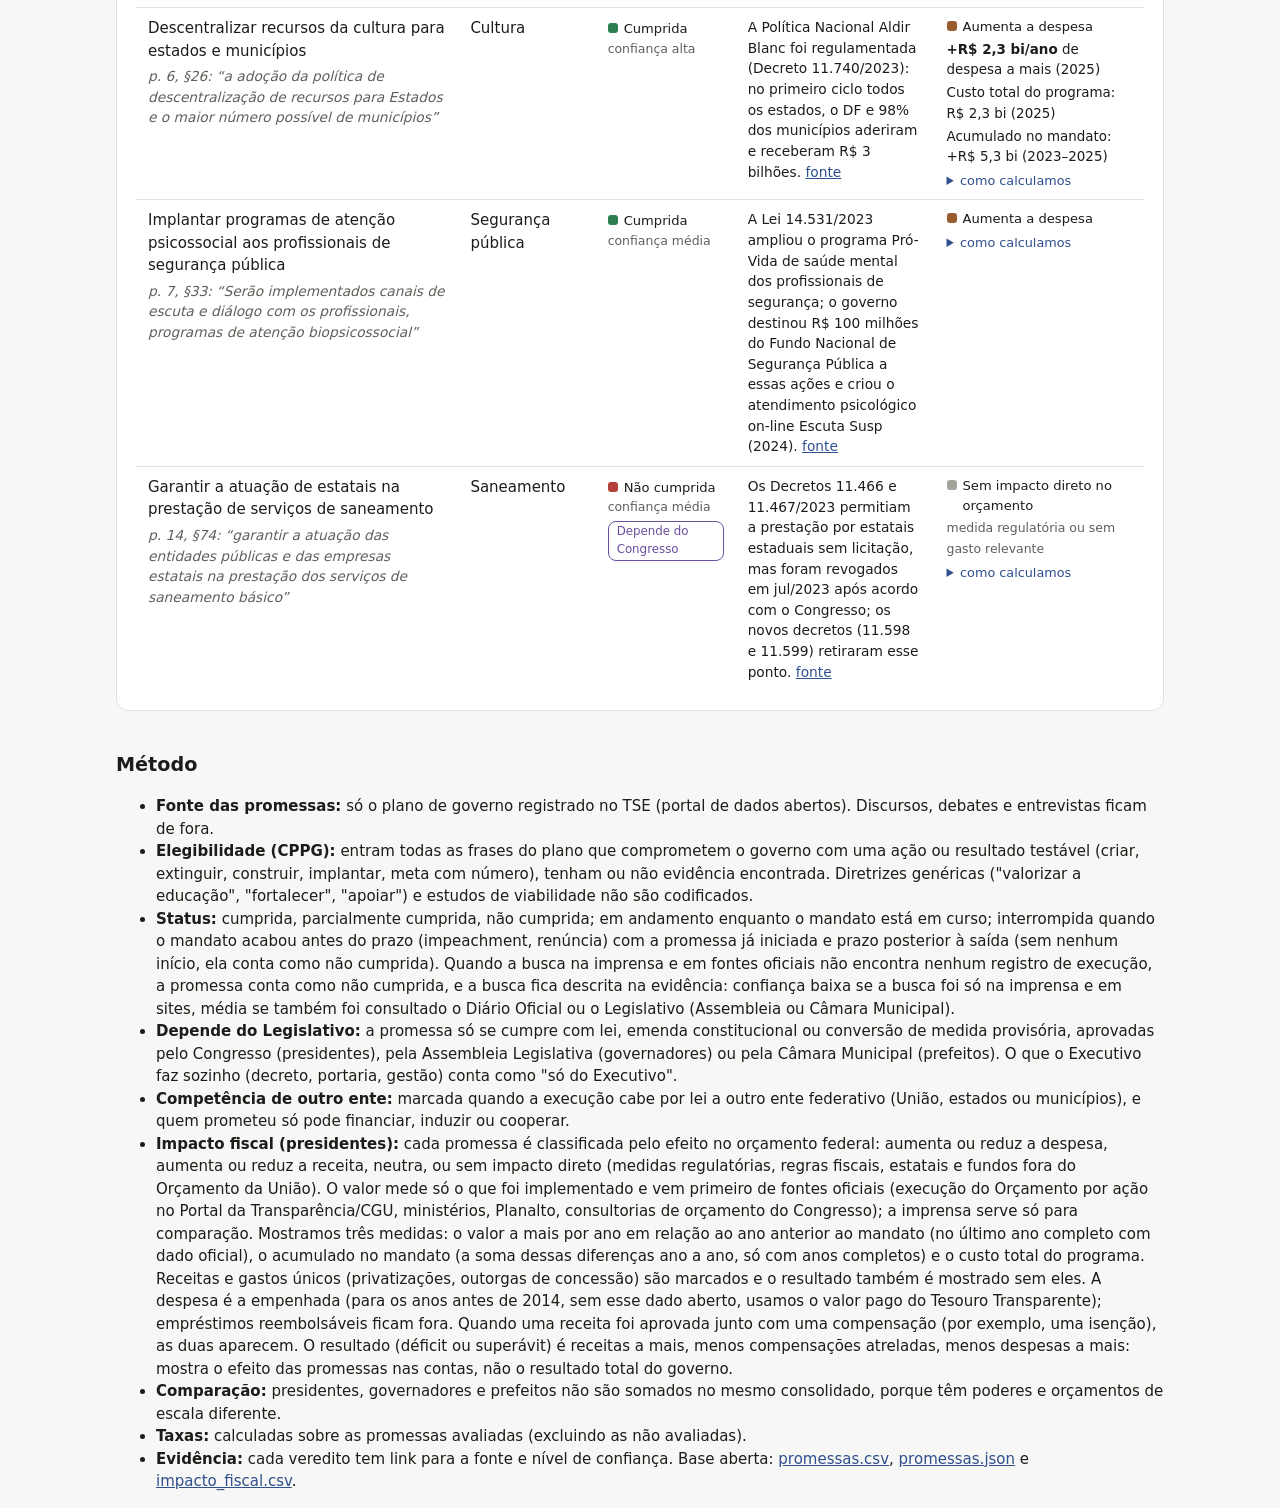
==== commit 936e4cd2: "Tabelas recolhíveis no consolidado, impacto fiscal das Dilmas e governador Tarcísio (SP)" ====
--- a/index.html
+++ b/index.html
@@ -27,9 +27,12 @@
       <p class="nota" id="nota-consolidado"></p>
       <div class="kpis" id="kpis-consolidado"></div>
       <div id="barra-consolidado"></div>
-      <div class="tabela-scroll">
-        <table class="comparativo resp" id="comparativo"></table>
-      </div>
+      <details class="recolhe" data-chave="comparativo">
+        <summary id="t-comparativo">Tabela: comparativo</summary>
+        <div class="tabela-scroll">
+          <table class="comparativo resp" id="comparativo"></table>
+        </div>
+      </details>
     </section>
 
     <section id="mandatos" aria-labelledby="t-mandatos">
--- a/style.css
+++ b/style.css
@@ -137,6 +137,12 @@
   .selo { white-space: normal; }
 }
 
+/* Tabelas recolhíveis do consolidado */
+.recolhe { margin: 12px 0 0; }
+.recolhe > summary { cursor: pointer; color: var(--accent); font-weight: 600; font-size: 0.92rem; padding: 6px 0; list-style-position: inside; }
+.recolhe > summary:hover { text-decoration: underline; }
+.recolhe[open] > summary { margin-bottom: 6px; }
+
 /* Impacto fiscal (presidentes) */
 .impacto-resumo { margin: 20px 0 4px; }
 .impacto-resumo h4 { margin: 0 0 4px; font-size: 1rem; }
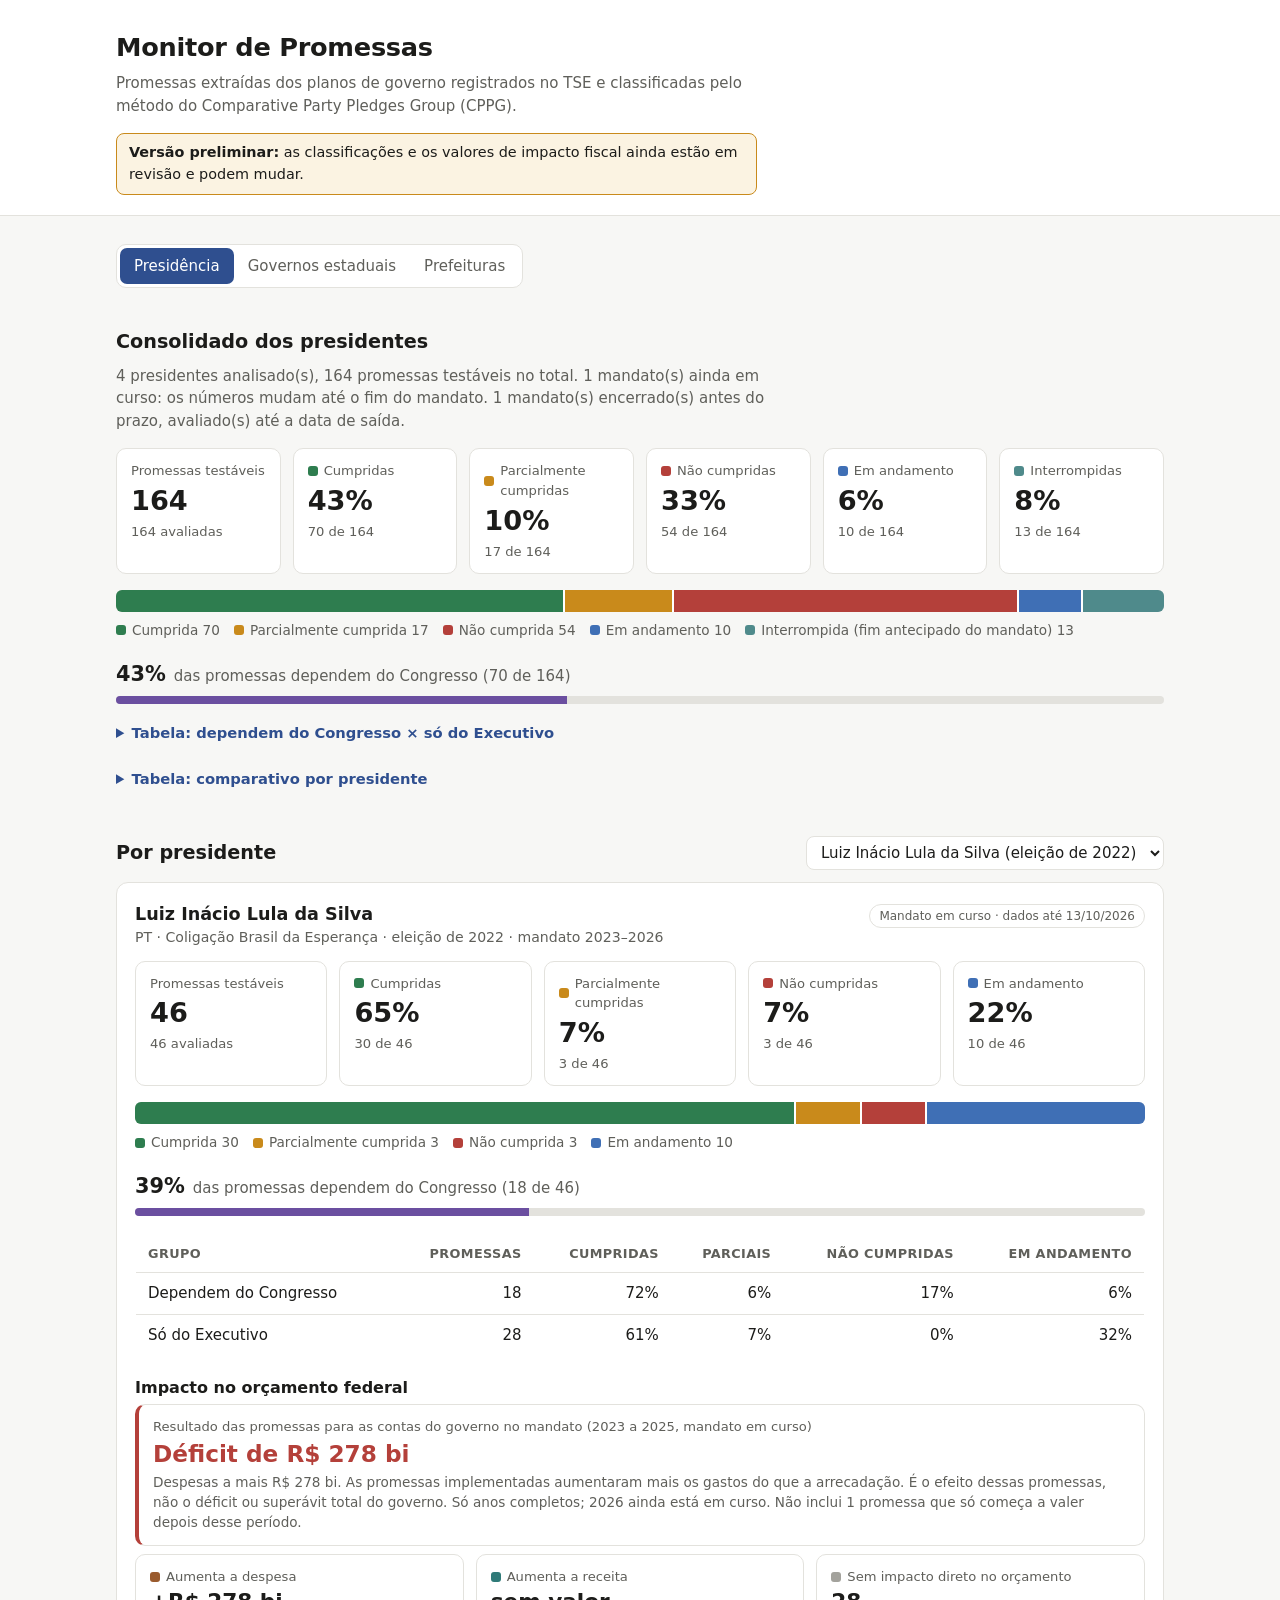
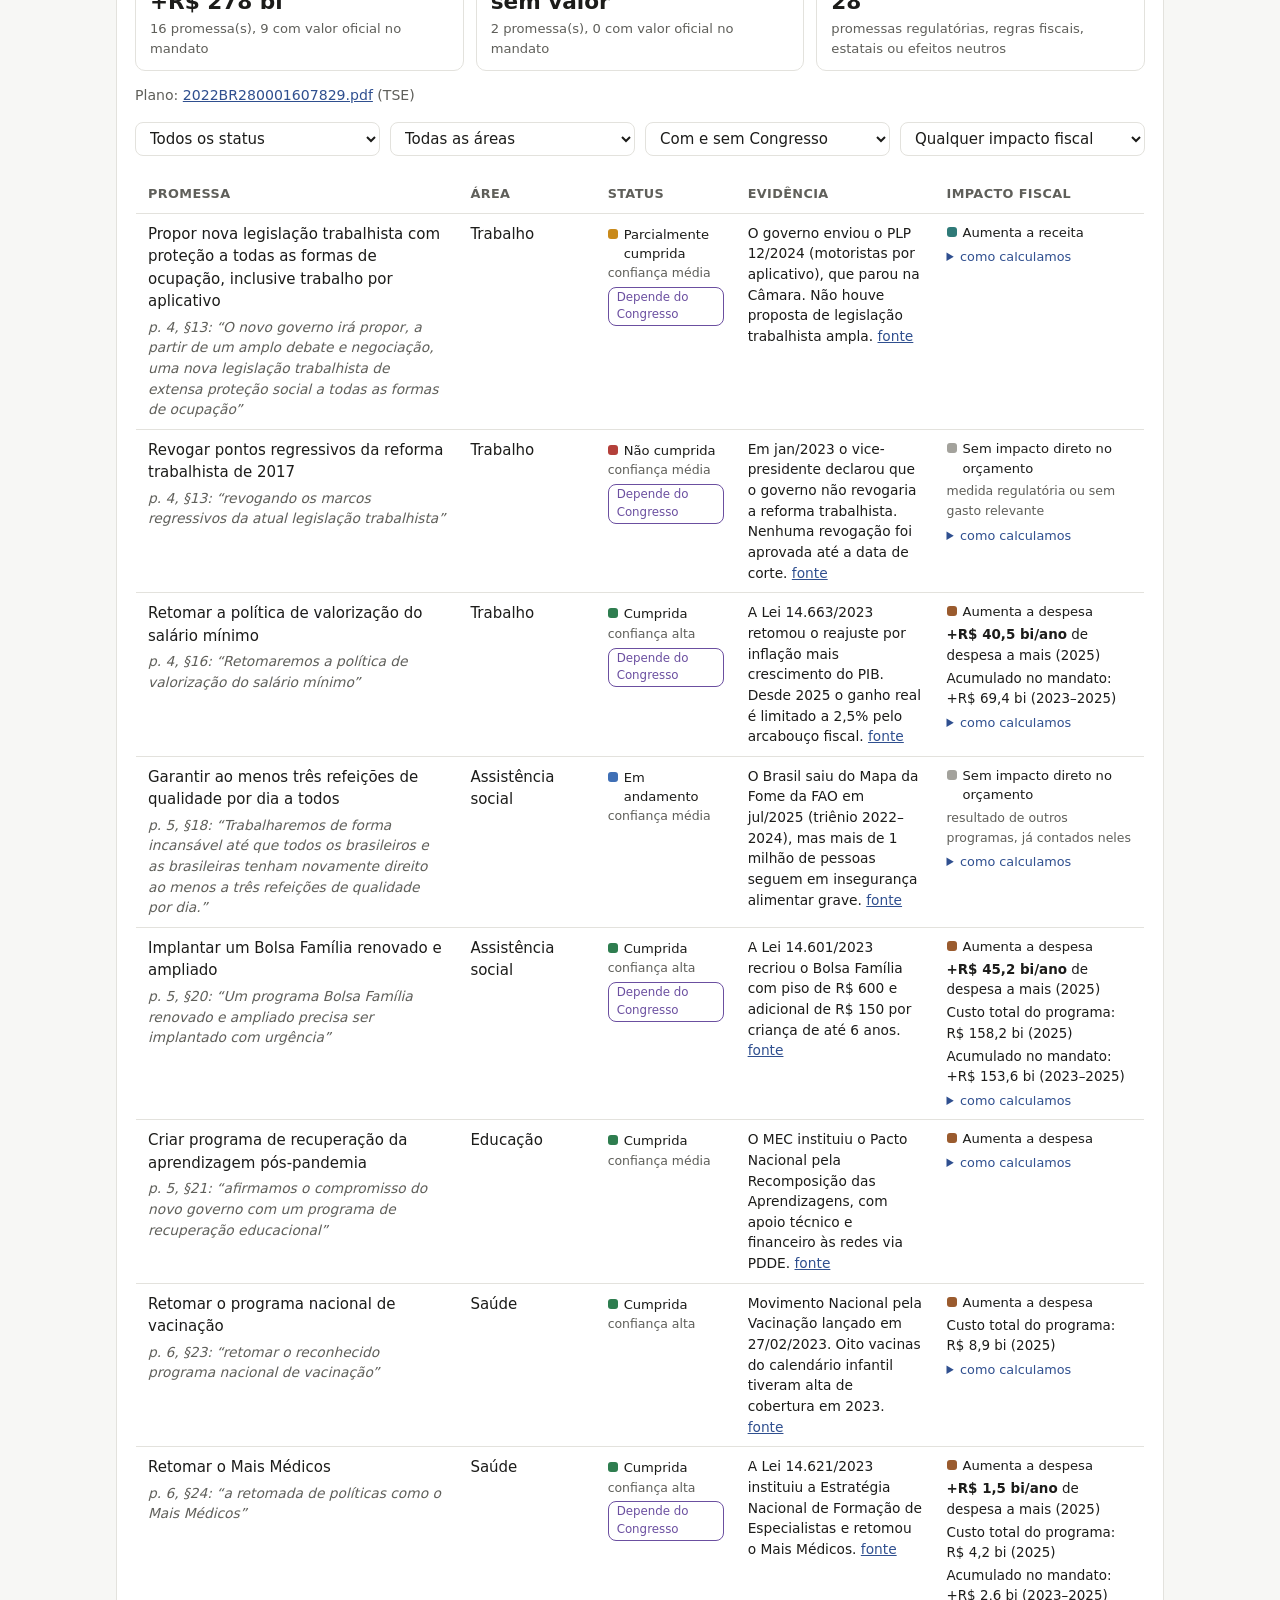
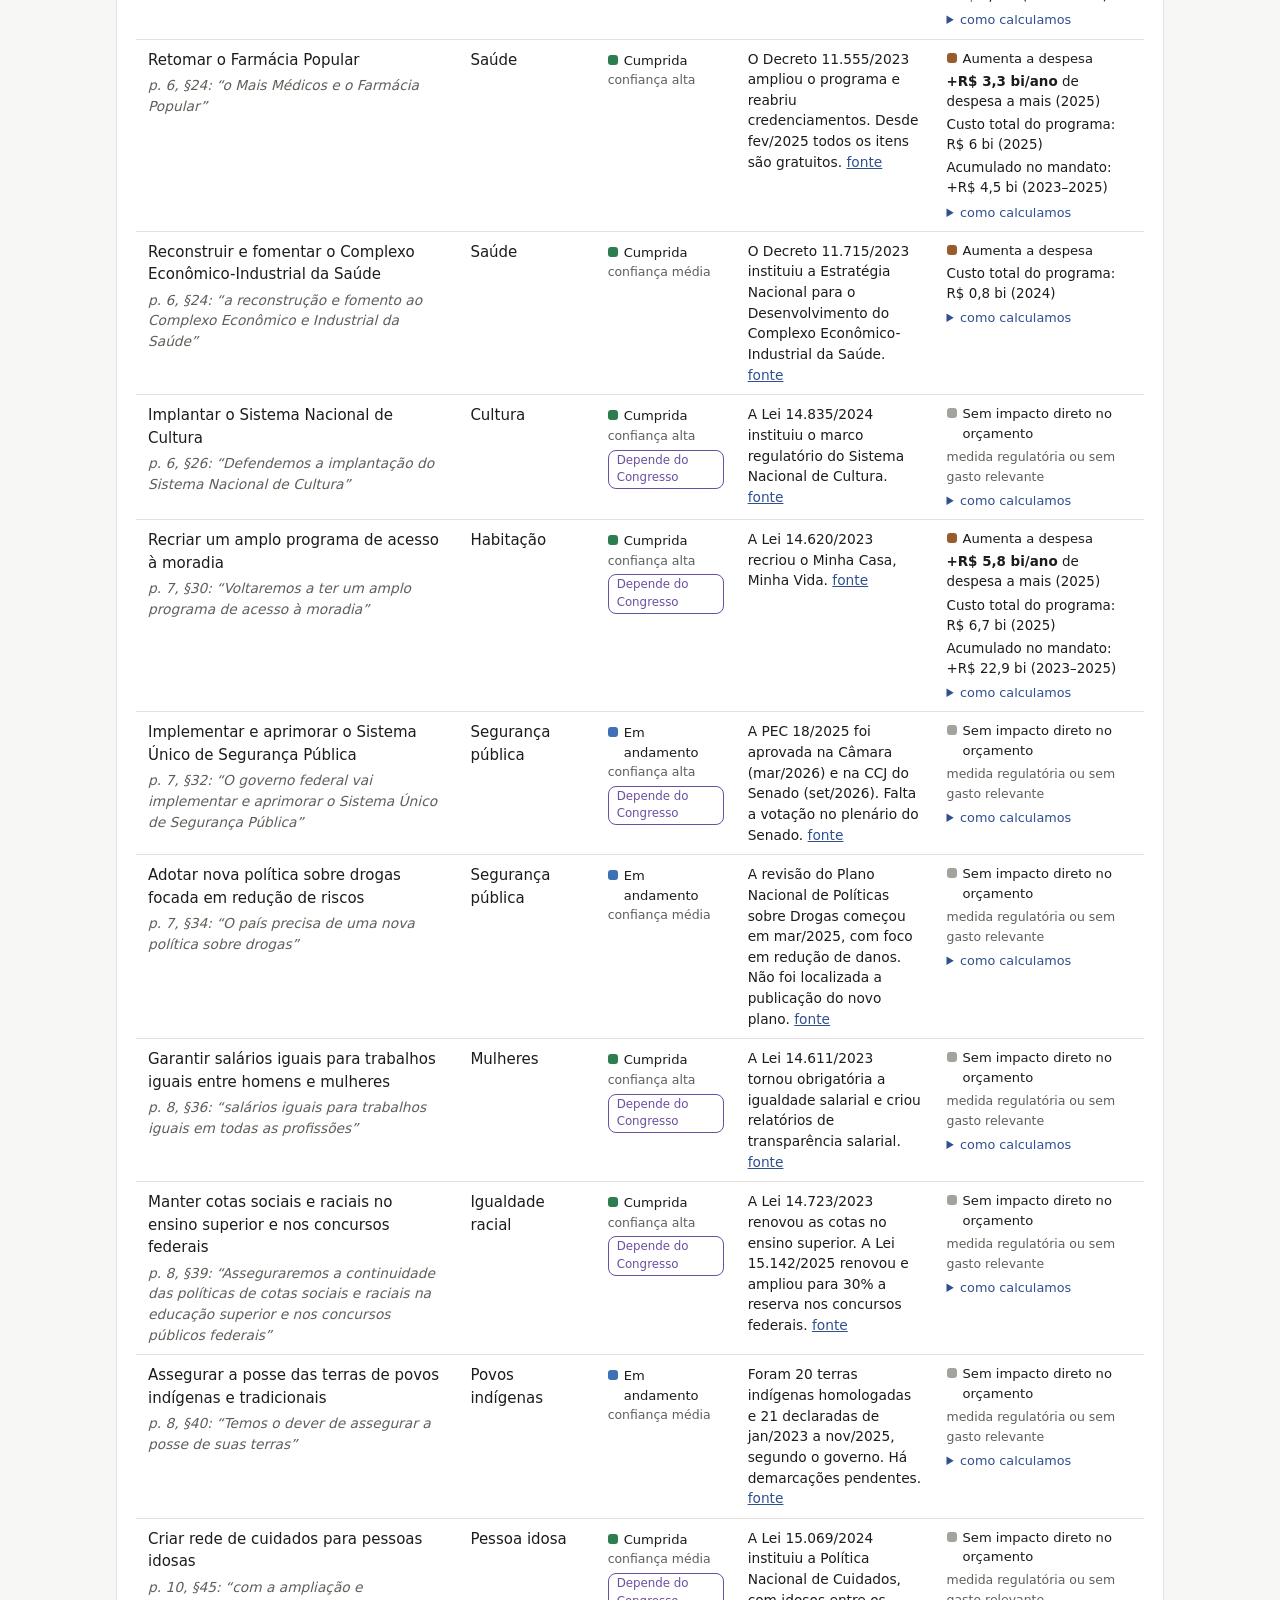
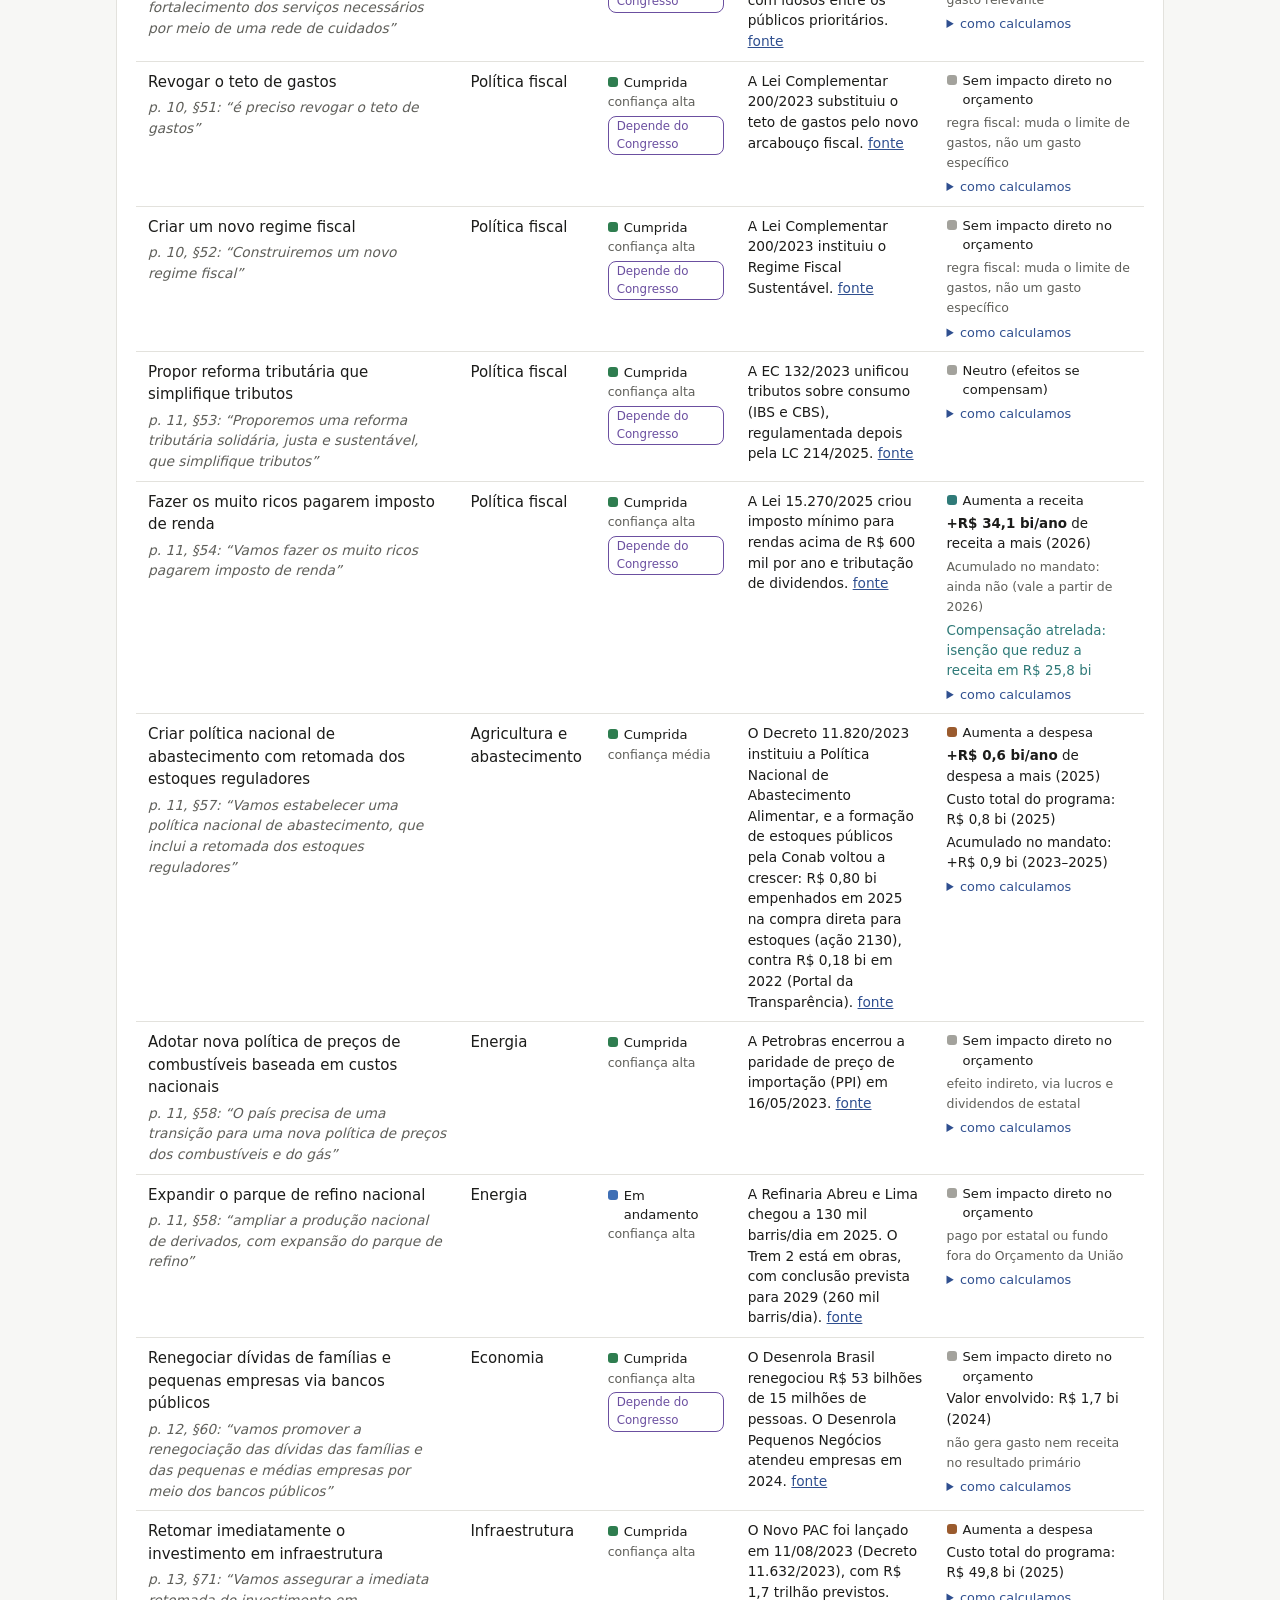
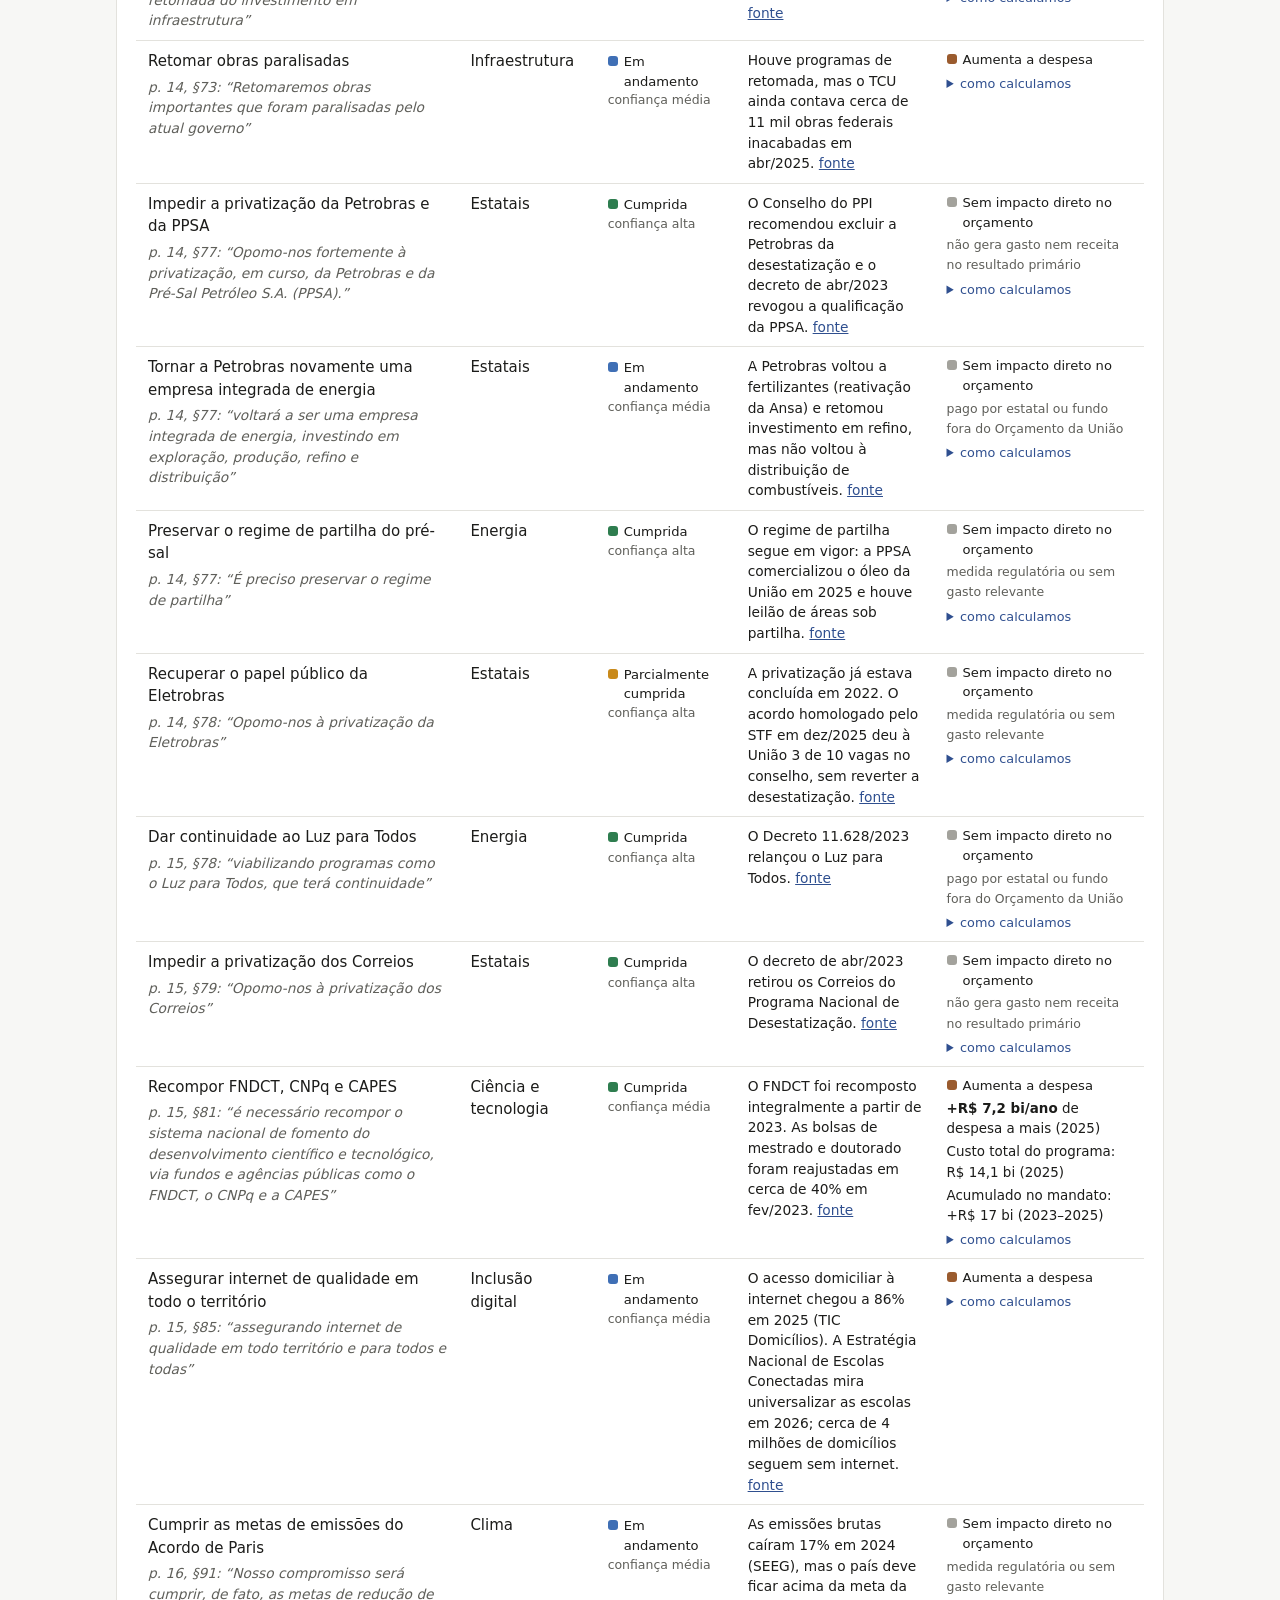
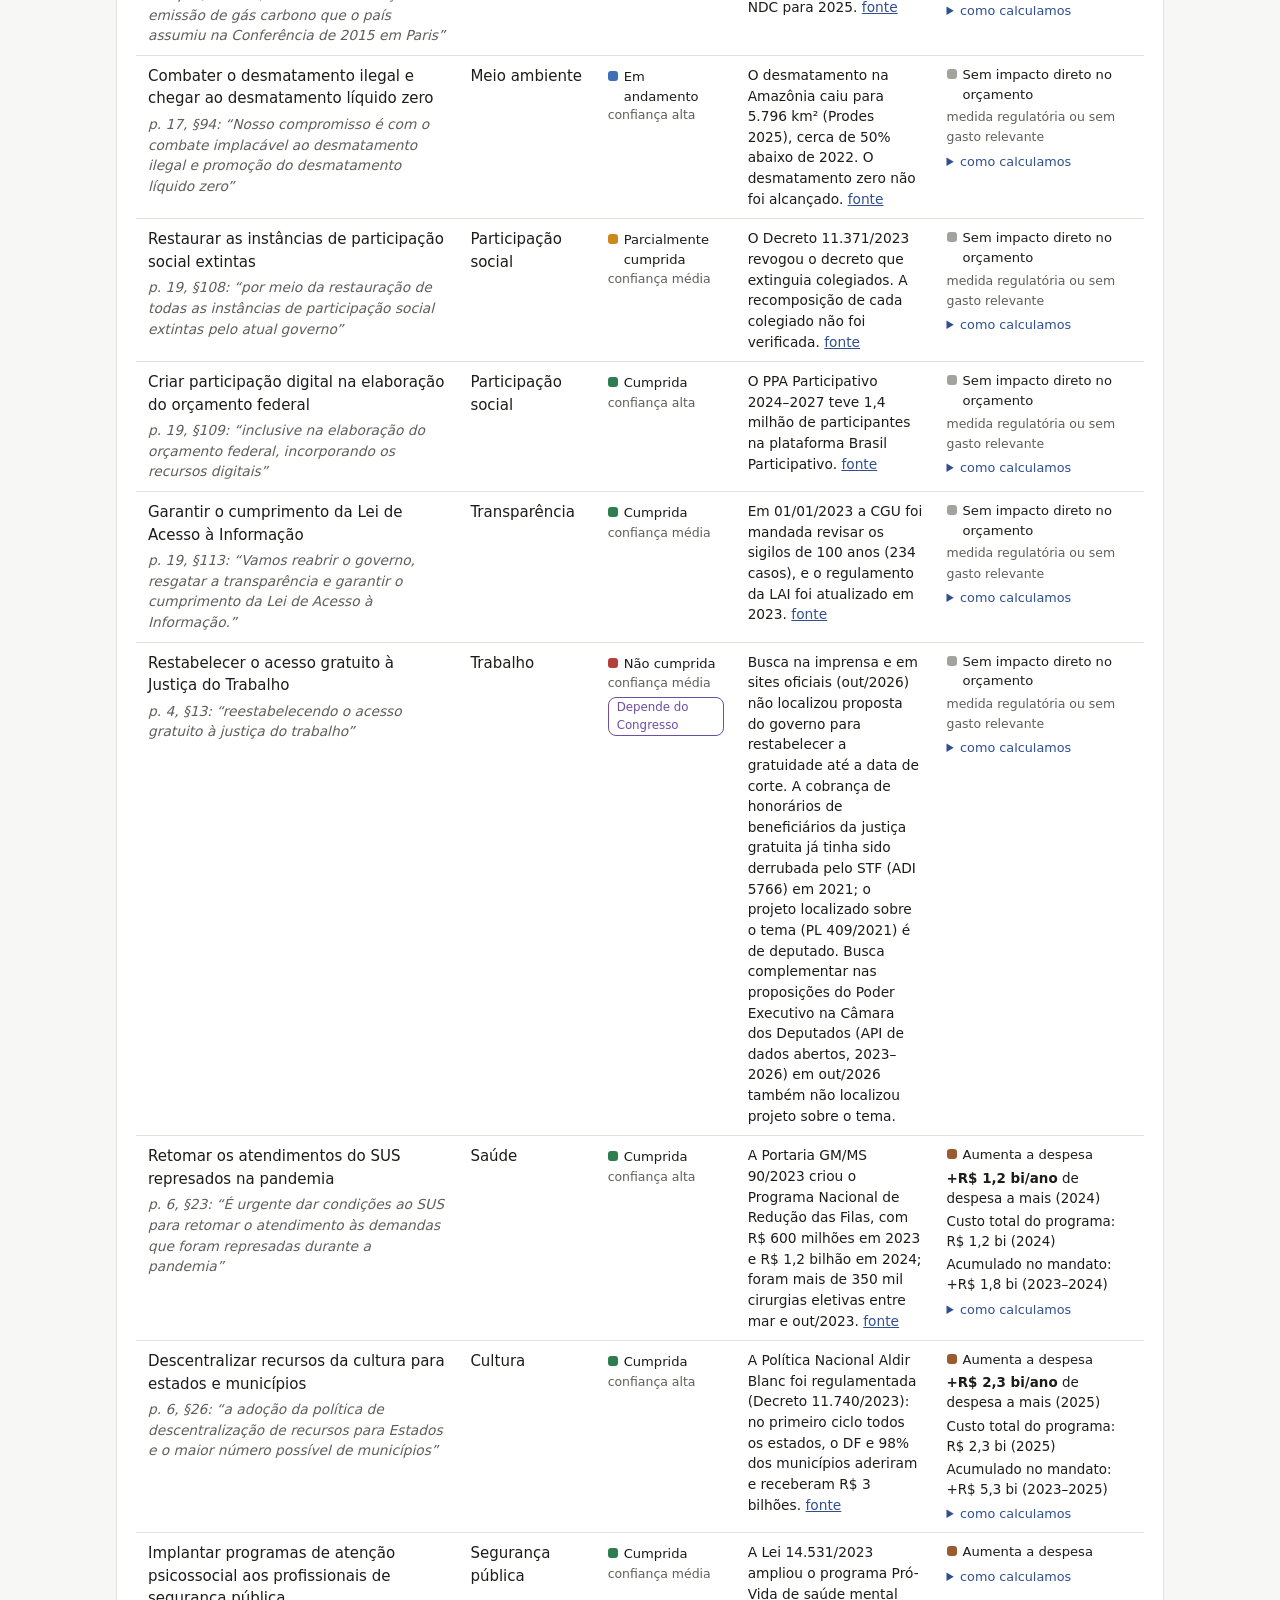
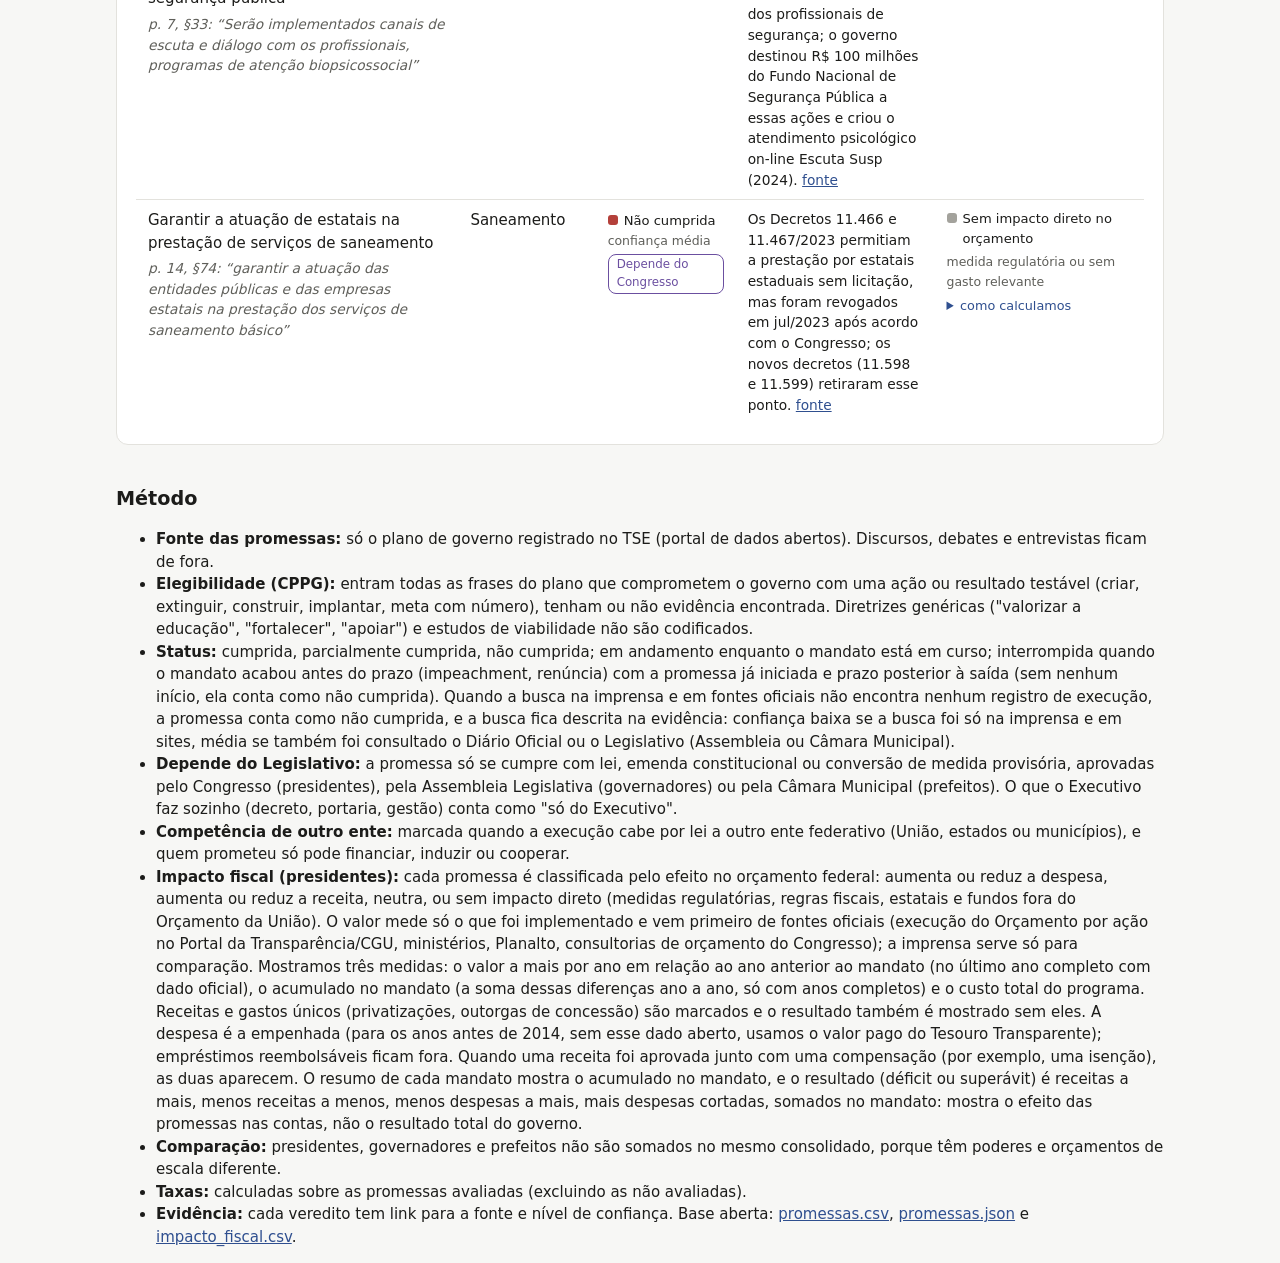
==== commit 2cd774a3: "Impacto fiscal pelo mandato, déficit/superávit no topo e consolidado sem nota de outro ente Co-Autho" ====
--- a/index.html
+++ b/index.html
@@ -51,7 +51,7 @@
         <li><strong>Status:</strong> cumprida, parcialmente cumprida, não cumprida; em andamento enquanto o mandato está em curso; interrompida quando o mandato acabou antes do prazo (impeachment, renúncia) com a promessa já iniciada e prazo posterior à saída (sem nenhum início, ela conta como não cumprida). Quando a busca na imprensa e em fontes oficiais não encontra nenhum registro de execução, a promessa conta como não cumprida, e a busca fica descrita na evidência: confiança baixa se a busca foi só na imprensa e em sites, média se também foi consultado o Diário Oficial ou o Legislativo (Assembleia ou Câmara Municipal).</li>
         <li><strong>Depende do Legislativo:</strong> a promessa só se cumpre com lei, emenda constitucional ou conversão de medida provisória, aprovadas pelo Congresso (presidentes), pela Assembleia Legislativa (governadores) ou pela Câmara Municipal (prefeitos). O que o Executivo faz sozinho (decreto, portaria, gestão) conta como "só do Executivo".</li>
         <li><strong>Competência de outro ente:</strong> marcada quando a execução cabe por lei a outro ente federativo (União, estados ou municípios), e quem prometeu só pode financiar, induzir ou cooperar.</li>
-        <li><strong>Impacto fiscal (presidentes):</strong> cada promessa é classificada pelo efeito no orçamento federal: aumenta ou reduz a despesa, aumenta ou reduz a receita, neutra, ou sem impacto direto (medidas regulatórias, regras fiscais, estatais e fundos fora do Orçamento da União). O valor mede só o que foi implementado e vem primeiro de fontes oficiais (execução do Orçamento por ação no Portal da Transparência/CGU, ministérios, Planalto, consultorias de orçamento do Congresso); a imprensa serve só para comparação. Mostramos três medidas: o valor a mais por ano em relação ao ano anterior ao mandato (no último ano completo com dado oficial), o acumulado no mandato (a soma dessas diferenças ano a ano, só com anos completos) e o custo total do programa. Receitas e gastos únicos (privatizações, outorgas de concessão) são marcados e o resultado também é mostrado sem eles. A despesa é a empenhada (para os anos antes de 2014, sem esse dado aberto, usamos o valor pago do Tesouro Transparente); empréstimos reembolsáveis ficam fora. Quando uma receita foi aprovada junto com uma compensação (por exemplo, uma isenção), as duas aparecem. O resultado (déficit ou superávit) é receitas a mais, menos compensações atreladas, menos despesas a mais: mostra o efeito das promessas nas contas, não o resultado total do governo.</li>
+        <li><strong>Impacto fiscal (presidentes):</strong> cada promessa é classificada pelo efeito no orçamento federal: aumenta ou reduz a despesa, aumenta ou reduz a receita, neutra, ou sem impacto direto (medidas regulatórias, regras fiscais, estatais e fundos fora do Orçamento da União). O valor mede só o que foi implementado e vem primeiro de fontes oficiais (execução do Orçamento por ação no Portal da Transparência/CGU, ministérios, Planalto, consultorias de orçamento do Congresso); a imprensa serve só para comparação. Mostramos três medidas: o valor a mais por ano em relação ao ano anterior ao mandato (no último ano completo com dado oficial), o acumulado no mandato (a soma dessas diferenças ano a ano, só com anos completos) e o custo total do programa. Receitas e gastos únicos (privatizações, outorgas de concessão) são marcados e o resultado também é mostrado sem eles. A despesa é a empenhada (para os anos antes de 2014, sem esse dado aberto, usamos o valor pago do Tesouro Transparente); empréstimos reembolsáveis ficam fora. Quando uma receita foi aprovada junto com uma compensação (por exemplo, uma isenção), as duas aparecem. O resumo de cada mandato mostra o acumulado no mandato, e o resultado (déficit ou superávit) é receitas a mais, menos receitas a menos, menos despesas a mais, mais despesas cortadas, somados no mandato: mostra o efeito das promessas nas contas, não o resultado total do governo.</li>
         <li><strong>Comparação:</strong> presidentes, governadores e prefeitos não são somados no mesmo consolidado, porque têm poderes e orçamentos de escala diferente.</li>
         <li><strong>Taxas:</strong> calculadas sobre as promessas avaliadas (excluindo as não avaliadas).</li>
         <li><strong>Evidência:</strong> cada veredito tem link para a fonte e nível de confiança. Base aberta: <a href="dados/promessas.csv">promessas.csv</a>, <a href="dados/promessas.json">promessas.json</a> e <a href="dados/impacto_fiscal.csv">impacto_fiscal.csv</a>.</li>
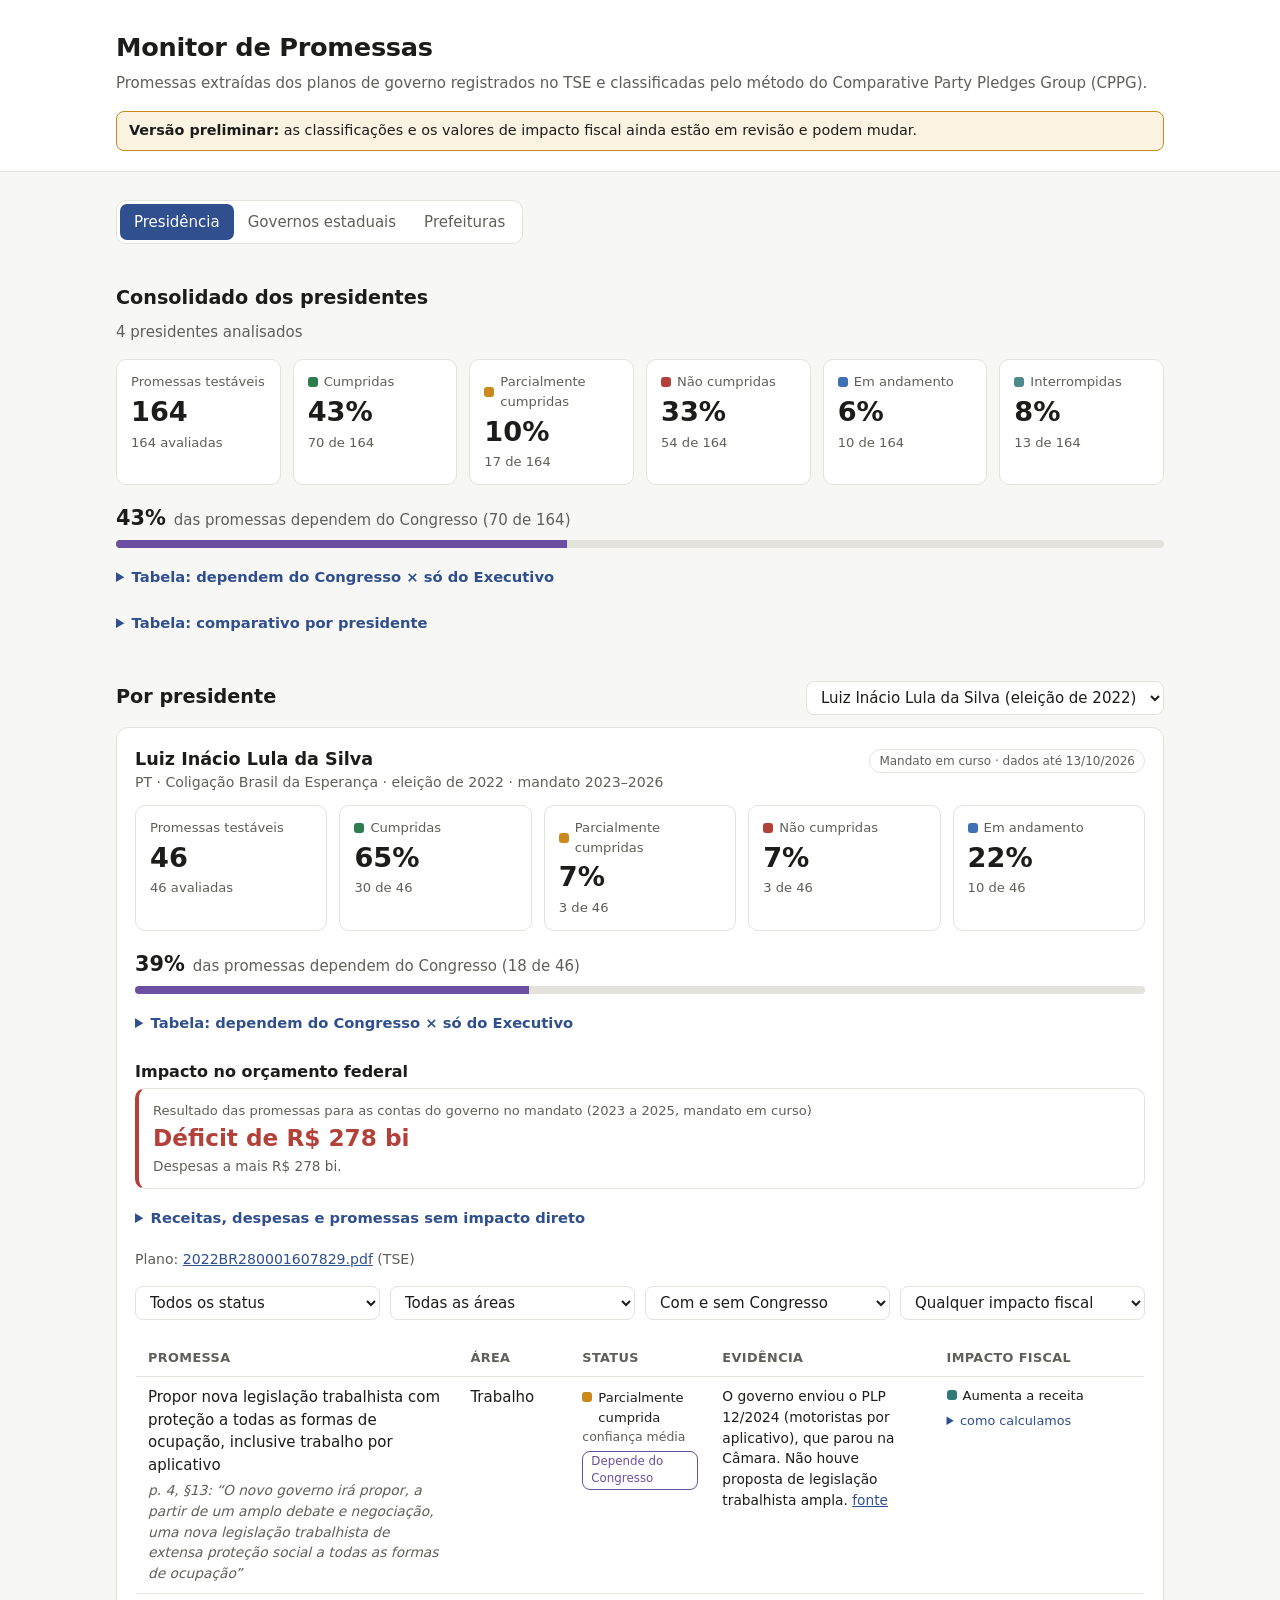
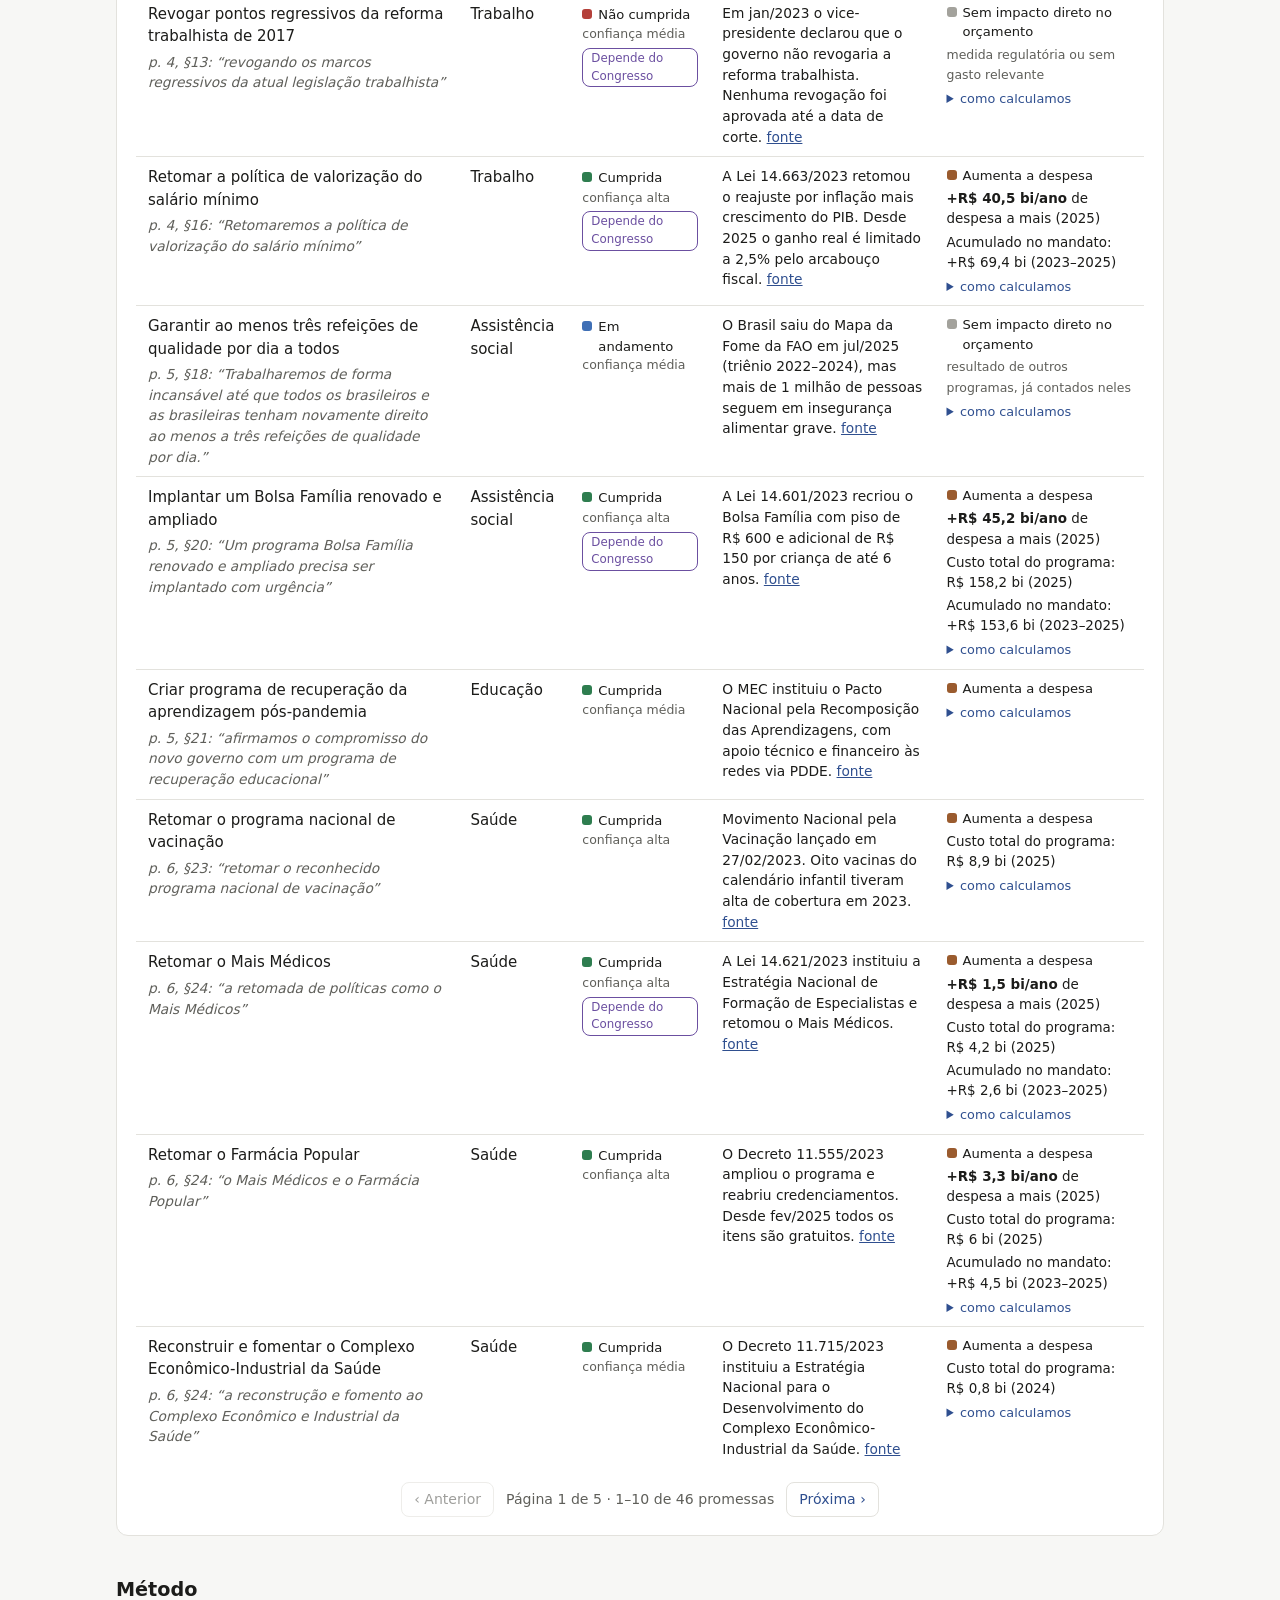
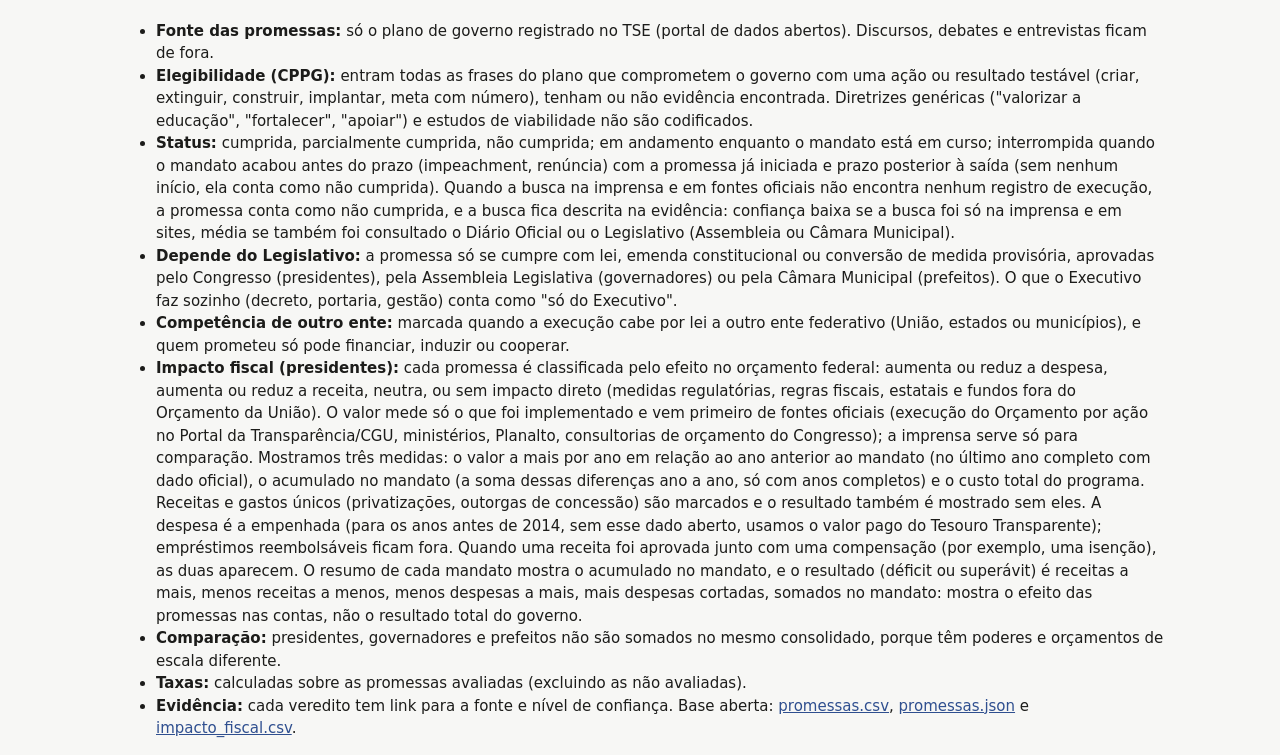
==== commit f5f4743d: "SEO (descrição, Open Graph, dados estruturados, sitemap, robots) e domínio promessas.afsm.me Co-Auth" ====
--- a/index.html
+++ b/index.html
@@ -4,7 +4,48 @@
   <meta name="color-scheme" content="light">
   <meta charset="utf-8">
   <meta name="viewport" content="width=device-width, initial-scale=1">
-  <title>Monitor de Promessas</title>
+  <title>Monitor de Promessas · planos de governo de presidentes, governadores e prefeitos</title>
+  <meta name="description" content="Quantas promessas dos planos de governo foram cumpridas? Cada promessa registrada no TSE por presidentes, governadores e prefeitos, com status, evidência e fonte.">
+  <link rel="canonical" href="https://promessas.afsm.me/">
+  <meta property="og:type" content="website">
+  <meta property="og:locale" content="pt_BR">
+  <meta property="og:site_name" content="Monitor de Promessas">
+  <meta property="og:title" content="Monitor de Promessas">
+  <meta property="og:description" content="Quantas promessas dos planos de governo foram cumpridas? Presidentes, governadores e prefeitos, promessa por promessa, com evidência e fonte.">
+  <meta property="og:url" content="https://promessas.afsm.me/">
+  <meta property="og:image" content="https://promessas.afsm.me/compartilhar.png">
+  <meta property="og:image:width" content="1200">
+  <meta property="og:image:height" content="630">
+  <meta name="twitter:card" content="summary_large_image">
+  <script type="application/ld+json">
+  {
+    "@context": "https://schema.org",
+    "@graph": [
+      {
+        "@type": "WebSite",
+        "name": "Monitor de Promessas",
+        "url": "https://promessas.afsm.me/",
+        "inLanguage": "pt-BR"
+      },
+      {
+        "@type": "Dataset",
+        "name": "Promessas dos planos de governo registrados no TSE e seu cumprimento",
+        "description": "Promessas testáveis extraídas dos planos de governo de presidentes, governadores e prefeitos registrados no Tribunal Superior Eleitoral (TSE), classificadas pelo método do Comparative Party Pledges Group (cumprida, parcialmente cumprida, não cumprida, em andamento, interrompida), com trecho literal do plano, evidência, fonte e impacto fiscal das promessas presidenciais.",
+        "url": "https://promessas.afsm.me/",
+        "inLanguage": "pt-BR",
+        "isAccessibleForFree": true,
+        "spatialCoverage": "Brasil",
+        "temporalCoverage": "2011/..",
+        "keywords": ["promessas de campanha", "plano de governo", "TSE", "presidente", "governador", "prefeito", "transparência"],
+        "distribution": [
+          {"@type": "DataDownload", "encodingFormat": "text/csv", "contentUrl": "https://promessas.afsm.me/dados/promessas.csv"},
+          {"@type": "DataDownload", "encodingFormat": "application/json", "contentUrl": "https://promessas.afsm.me/dados/promessas.json"},
+          {"@type": "DataDownload", "encodingFormat": "text/csv", "contentUrl": "https://promessas.afsm.me/dados/impacto_fiscal.csv"}
+        ]
+      }
+    ]
+  }
+  </script>
   <link rel="stylesheet" href="style.css">
 </head>
 <body>
@@ -59,6 +100,7 @@
     </section>
   </main>
 
+  <noscript><p class="wrap">O Monitor de Promessas precisa de JavaScript para mostrar os dados. A base completa está em <a href="dados/promessas.csv">promessas.csv</a> e <a href="dados/promessas.json">promessas.json</a>.</p></noscript>
   <script src="data.js"></script>
   <script src="app.js"></script>
 </body>
--- a/style.css
+++ b/style.css
@@ -31,8 +31,9 @@
 h1 { margin: 0 0 6px; font-size: 1.6rem; letter-spacing: -0.01em; }
 h2 { font-size: 1.2rem; margin: 40px 0 8px; }
 h3 { margin: 0; font-size: 1.1rem; }
-.previa { background: var(--aviso-bg); border: 1px solid var(--s-parcial); border-radius: 8px; padding: 8px 12px; margin: 0; max-width: 70ch; font-size: 0.9rem; }
+.previa { background: var(--aviso-bg); border: 1px solid var(--s-parcial); border-radius: 8px; padding: 8px 12px; margin: 0; font-size: 0.9rem; }
 .sub, .nota { color: var(--muted); margin: 0 0 16px; max-width: 70ch; }
+.topo .sub { max-width: none; }
 a { color: var(--accent); }
 code { font-size: 0.9em; }
 
@@ -46,8 +47,6 @@
 .barra { display: flex; height: 22px; border-radius: 6px; overflow: hidden; background: var(--border); }
 .barra span { display: block; height: 100%; }
 .barra span + span { border-left: 2px solid var(--surface); }
-.legenda { display: flex; flex-wrap: wrap; gap: 14px; margin: 8px 0 0; color: var(--muted); font-size: 0.85rem; }
-.legenda span { display: inline-flex; align-items: center; gap: 6px; }
 
 .congresso { margin: 18px 0 4px; }
 .congresso-topo { display: flex; align-items: baseline; gap: 8px; color: var(--muted); margin-bottom: 6px; }
@@ -90,6 +89,10 @@
   .promessas thead { display: none; }
   .promessas tr { display: block; border-bottom: 1px solid var(--border); padding: 8px 0; }
   .promessas td { display: block; border: 0; padding: 4px 12px; width: auto !important; }
+  /* Rótulo da coluna acima de cada campo, como nas outras tabelas */
+  .promessas td::before { content: attr(data-label); display: block; color: var(--muted); font-size: 0.72rem; font-weight: 600; text-transform: uppercase; letter-spacing: 0.04em; margin-bottom: 2px; }
+  .promessas td + td { padding-top: 8px; }
+  .promessas td:first-child > div:first-of-type { font-weight: 600; }
 }
 
 .secao-topo { display: flex; justify-content: space-between; align-items: center; gap: 12px; flex-wrap: wrap; margin: 40px 0 8px; }
@@ -137,6 +140,11 @@
   .selo { white-space: normal; }
 }
 
+/* Paginação da tabela de promessas */
+.paginacao { display: flex; align-items: center; justify-content: center; gap: 12px; flex-wrap: wrap; margin: 12px 0 0; color: var(--muted); font-size: 0.88rem; }
+.paginacao button { font: inherit; color: var(--accent); background: var(--surface); border: 1px solid var(--border); border-radius: 8px; padding: 6px 12px; cursor: pointer; }
+.paginacao button:disabled { color: var(--muted); cursor: default; opacity: 0.6; }
+
 /* Tabelas recolhíveis do consolidado */
 .recolhe { margin: 12px 0 0; }
 .recolhe > summary { cursor: pointer; color: var(--accent); font-weight: 600; font-size: 0.92rem; padding: 6px 0; list-style-position: inside; }
